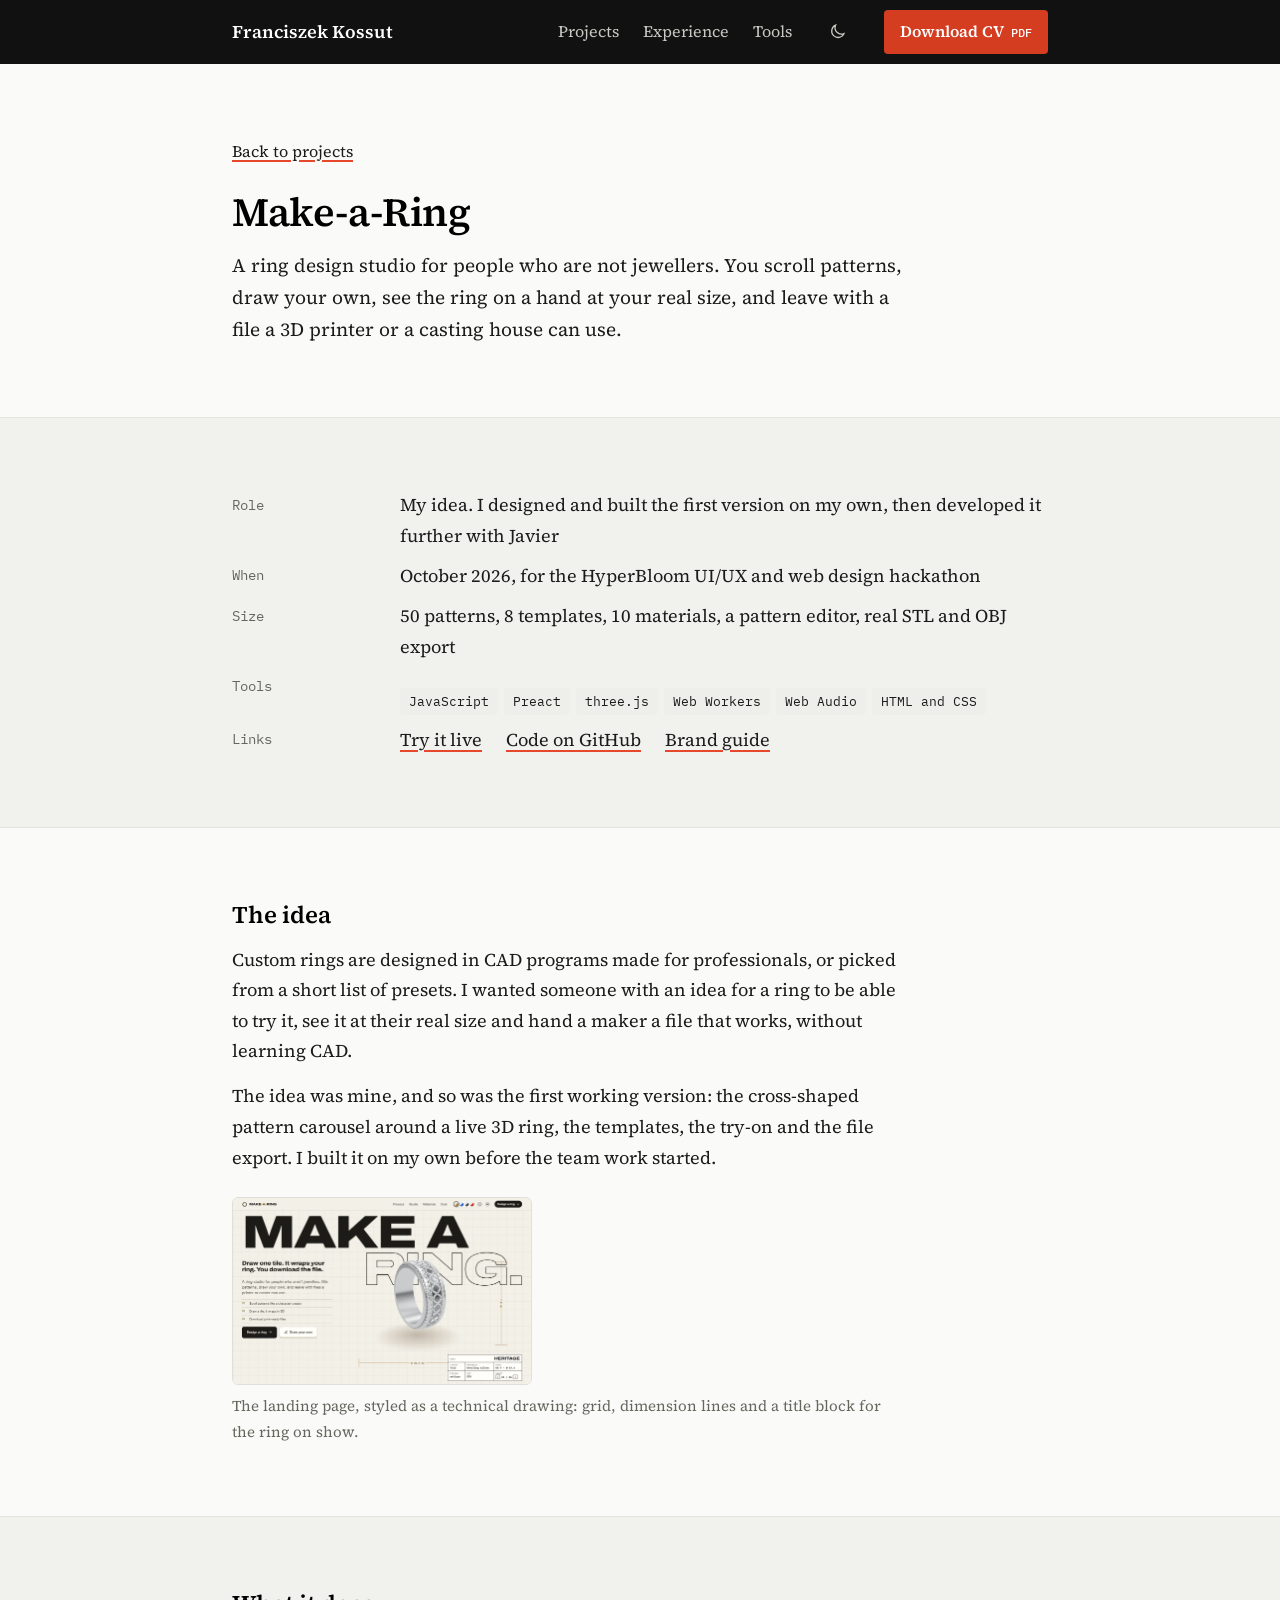
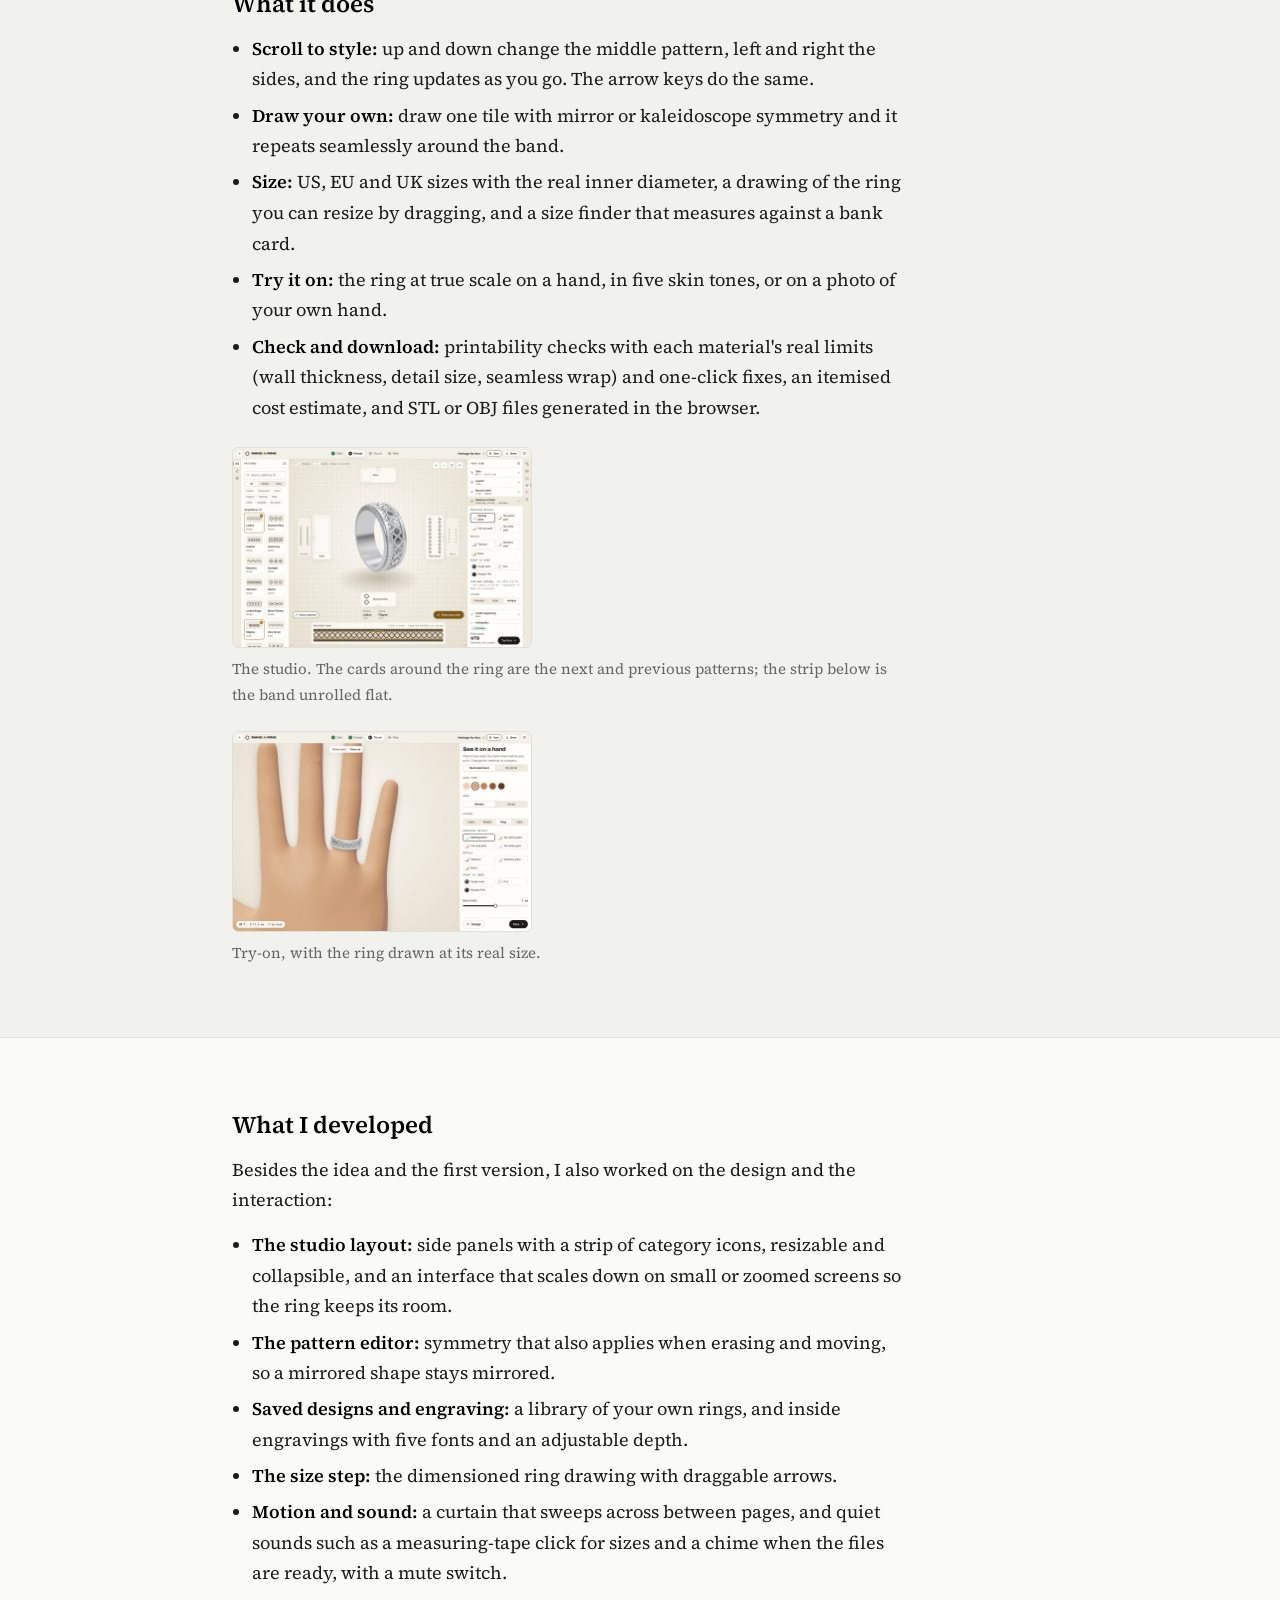
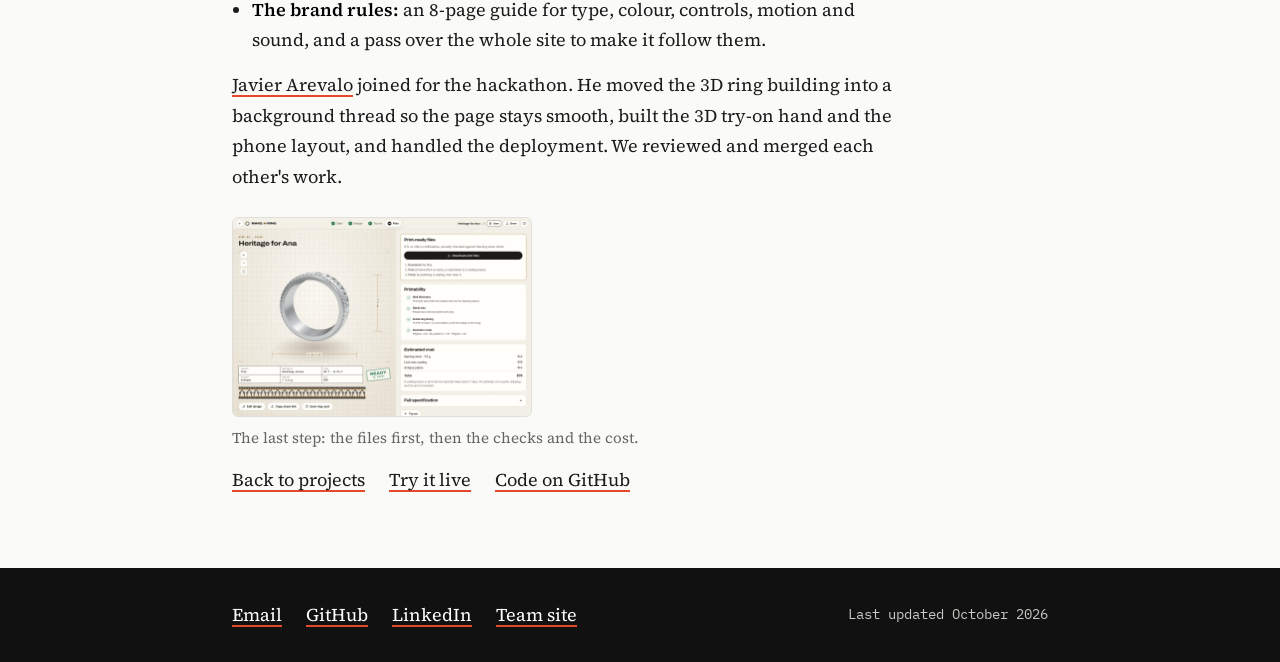
==== make-a-ring/index.html @ 16f745df "Update the CV: projects on page 1, clickable links, no raw scores" ====
<!doctype html>
<html lang="en">
<head>
<meta charset="utf-8">
<meta name="viewport" content="width=device-width, initial-scale=1">
<title>Make-a-Ring · Franciszek Kossut</title>
<meta name="description" content="Make-a-Ring, a ring design studio in the browser: scroll patterns, draw your own, try it on a hand and download a print-ready file. My idea, built for the HyperBloom UI/UX hackathon.">
<link rel="icon" href="/favicon.svg" type="image/svg+xml">
<link rel="preload" href="/assets/fonts/serif-400-latin.woff2" as="font" type="font/woff2" crossorigin>
<link rel="stylesheet" href="/assets/site.css">
<script>try{var t=localStorage.getItem("theme");if(t)document.documentElement.dataset.theme=t}catch(e){}</script>
</head>
<body>
<a class="skip" href="#main">Skip to content</a>

<header class="site-header">
  <div class="wrap">
    <a class="site-name" href="/">Franciszek Kossut</a>
    <nav class="site-nav" aria-label="Main">
      <a href="/#projects">Projects</a>
      <a class="nav-extra" href="/#experience">Experience</a>
      <a class="nav-extra" href="/#tools">Tools</a>
    </nav>
    <button class="theme-toggle" type="button" aria-label="Switch theme">
      <svg class="icon-moon" viewBox="0 0 24 24" fill="none" stroke="currentColor" stroke-width="1.6" aria-hidden="true"><path d="M20 14.5A8 8 0 0 1 9.5 4a8 8 0 1 0 10.5 10.5Z"/></svg>
      <svg class="icon-sun" viewBox="0 0 24 24" fill="none" stroke="currentColor" stroke-width="1.6" aria-hidden="true"><circle cx="12" cy="12" r="4"/><path d="M12 2.5v2M12 19.5v2M2.5 12h2M19.5 12h2M5.3 5.3l1.4 1.4M17.3 17.3l1.4 1.4M5.3 18.7l1.4-1.4M17.3 6.7l1.4-1.4"/></svg>
    </button>
    <a class="cv-button" href="/Franciszek_Kossut_CV.pdf" download title="PDF, 77 KB"><span class="cv-long">Download CV</span><span class="cv-short">CV</span><span class="mono">PDF</span></a>
  </div>
</header>

<main id="main">

  <section class="band">
    <div class="wrap">
      <a class="back" href="/#make-a-ring">Back to projects</a>
      <h1>Make-a-Ring</h1>
      <p class="lead">A ring design studio for people who are not jewellers. You scroll patterns, draw your own, see the ring on a hand at your real size, and leave with a file a 3D printer or a casting house can use.</p>
    </div>
  </section>

  <section class="band band-alt" aria-label="Summary">
    <div class="wrap">
      <dl class="summary">
        <dt>Role</dt><dd>My idea. I designed and built the first version on my own, then developed it further with Javier</dd>
        <dt>When</dt><dd>October 2026, for the HyperBloom UI/UX and web design hackathon</dd>
        <dt>Size</dt><dd>50 patterns, 8 templates, 10 materials, a pattern editor, real STL and OBJ export</dd>
        <dt>Tools</dt><dd><ul class="tags"><li>JavaScript</li><li>Preact</li><li>three.js</li><li>Web Workers</li><li>Web Audio</li><li>HTML and CSS</li></ul></dd>
        <dt>Links</dt><dd class="item-links flush"><a href="https://make-a-ring.deployxa.online">Try it live</a><a href="https://github.com/FearedLynx/make-a-ring">Code on GitHub</a><a href="https://make-a-ring.deployxa.online/brand/brand-guide.html">Brand guide</a></dd>
      </dl>
    </div>
  </section>

  <section class="band">
    <div class="wrap prose">
      <h2>The idea</h2>
      <p>Custom rings are designed in CAD programs made for professionals, or picked from a short list of presets. I wanted someone with an idea for a ring to be able to try it, see it at their real size and hand a maker a file that works, without learning CAD.</p>
      <p>The idea was mine, and so was the first working version: the cross-shaped pattern carousel around a live 3D ring, the templates, the try-on and the file export. I built it on my own before the team work started.</p>
      <figure class="shot wide">
        <img src="/img/makearing-landing.webp" width="1200" height="750" alt="Make-a-Ring landing page: a large MAKE A RING wordmark with a silver 3D ring crossing it, dimension lines and a title block listing the ring's layout, material, size and price." loading="lazy">
        <figcaption>The landing page, styled as a technical drawing: grid, dimension lines and a title block for the ring on show.</figcaption>
      </figure>
    </div>
  </section>

  <section class="band band-alt">
    <div class="wrap prose">
      <h2>What it does</h2>
      <ul>
        <li><strong>Scroll to style:</strong> up and down change the middle pattern, left and right the sides, and the ring updates as you go. The arrow keys do the same.</li>
        <li><strong>Draw your own:</strong> draw one tile with mirror or kaleidoscope symmetry and it repeats seamlessly around the band.</li>
        <li><strong>Size:</strong> US, EU and UK sizes with the real inner diameter, a drawing of the ring you can resize by dragging, and a size finder that measures against a bank card.</li>
        <li><strong>Try it on:</strong> the ring at true scale on a hand, in five skin tones, or on a photo of your own hand.</li>
        <li><strong>Check and download:</strong> printability checks with each material's real limits (wall thickness, detail size, seamless wrap) and one-click fixes, an itemised cost estimate, and STL or OBJ files generated in the browser.</li>
      </ul>
      <figure class="shot wide">
        <img src="/img/makearing-studio.webp" width="1200" height="800" alt="The studio: a pattern library on the left, a 3D ring in the middle surrounded by pattern cards, and size settings and a price on the right." loading="lazy">
        <figcaption>The studio. The cards around the ring are the next and previous patterns; the strip below is the band unrolled flat.</figcaption>
      </figure>
      <figure class="shot wide">
        <img src="/img/makearing-tryon.webp" width="1200" height="800" alt="Try-on screen: a silver ring on the ring finger of a 3D hand, with skin tone, hand shape, finger and material options on the right." loading="lazy">
        <figcaption>Try-on, with the ring drawn at its real size.</figcaption>
      </figure>
    </div>
  </section>

  <section class="band">
    <div class="wrap prose">
      <h2>What I developed</h2>
      <p>Besides the idea and the first version, I also worked on the design and the interaction:</p>
      <ul>
        <li><strong>The studio layout:</strong> side panels with a strip of category icons, resizable and collapsible, and an interface that scales down on small or zoomed screens so the ring keeps its room.</li>
        <li><strong>The pattern editor:</strong> symmetry that also applies when erasing and moving, so a mirrored shape stays mirrored.</li>
        <li><strong>Saved designs and engraving:</strong> a library of your own rings, and inside engravings with five fonts and an adjustable depth.</li>
        <li><strong>The size step:</strong> the dimensioned ring drawing with draggable arrows.</li>
        <li><strong>Motion and sound:</strong> a curtain that sweeps across between pages, and quiet sounds such as a measuring-tape click for sizes and a chime when the files are ready, with a mute switch.</li>
        <li><strong>The brand rules:</strong> an 8-page guide for type, colour, controls, motion and sound, and a pass over the whole site to make it follow them.</li>
      </ul>
      <p><a href="https://github.com/emermelada">Javier Arevalo</a> joined for the hackathon. He moved the 3D ring building into a background thread so the page stays smooth, built the 3D try-on hand and the phone layout, and handled the deployment. We reviewed and merged each other's work.</p>
      <figure class="shot wide">
        <img src="/img/makearing-review.webp" width="1200" height="800" alt="Files screen: the 3D ring with its dimensions and a title block of specs on the left; on the right a download card, printability checks and the cost estimate." loading="lazy">
        <figcaption>The last step: the files first, then the checks and the cost.</figcaption>
      </figure>
      <p class="item-links">
        <a href="/#projects">Back to projects</a>
        <a href="https://make-a-ring.deployxa.online">Try it live</a>
        <a href="https://github.com/FearedLynx/make-a-ring">Code on GitHub</a>
      </p>
    </div>
  </section>

</main>

<footer class="site-footer">
  <div class="wrap">
    <p class="links">
      <a href="mailto:fkossut.inter@gmail.com">Email</a>
      <a href="https://github.com/FearedLynx">GitHub</a>
      <a href="https://www.linkedin.com/in/franciszek-kossut-1967633a8/">LinkedIn</a>
      <a href="https://elysasecret.com">Team site</a>
    </p>
    <p class="mono">Last updated October 2026</p>
  </div>
</footer>

<script src="/assets/theme.js"></script>
</body>
</html>
---- assets/site.css ----
/* Fonts: Source Serif 4 and IBM Plex Mono, both SIL Open Font License */
@font-face { font-family: "Source Serif 4"; font-weight: 400; font-display: swap; src: url("fonts/serif-400-latin.woff2") format("woff2"); unicode-range: U+0000-00FF, U+0131, U+0152-0153, U+02BB-02BC, U+02C6, U+02DA, U+02DC, U+0304, U+0308, U+0329, U+2000-206F, U+20AC, U+2122, U+2191, U+2193, U+2212, U+2215, U+FEFF, U+FFFD; }
@font-face { font-family: "Source Serif 4"; font-weight: 400; font-display: swap; src: url("fonts/serif-400-latin-ext.woff2") format("woff2"); unicode-range: U+0100-02BA, U+02BD-02C5, U+02C7-02CC, U+02CE-02D7, U+02DD-02FF, U+1D00-1DBF, U+1E00-1E9F, U+1EF2-1EFF, U+2020, U+20A0-20AB, U+20AD-20C0, U+2113, U+2C60-2C7F, U+A720-A7FF; }
@font-face { font-family: "Source Serif 4"; font-weight: 600; font-display: swap; src: url("fonts/serif-600-latin.woff2") format("woff2"); unicode-range: U+0000-00FF, U+0131, U+0152-0153, U+02BB-02BC, U+02C6, U+02DA, U+02DC, U+0304, U+0308, U+0329, U+2000-206F, U+20AC, U+2122, U+2191, U+2193, U+2212, U+2215, U+FEFF, U+FFFD; }
@font-face { font-family: "Source Serif 4"; font-weight: 600; font-display: swap; src: url("fonts/serif-600-latin-ext.woff2") format("woff2"); unicode-range: U+0100-02BA, U+02BD-02C5, U+02C7-02CC, U+02CE-02D7, U+02DD-02FF, U+1D00-1DBF, U+1E00-1E9F, U+1EF2-1EFF, U+2020, U+20A0-20AB, U+20AD-20C0, U+2113, U+2C60-2C7F, U+A720-A7FF; }
@font-face { font-family: "IBM Plex Mono"; font-weight: 400; font-display: swap; src: url("fonts/mono-400-latin.woff2") format("woff2"); unicode-range: U+0000-00FF, U+0131, U+0152-0153, U+02BB-02BC, U+02C6, U+02DA, U+02DC, U+0304, U+0308, U+0329, U+2000-206F, U+20AC, U+2122, U+2191, U+2193, U+2212, U+2215, U+FEFF, U+FFFD; }
@font-face { font-family: "IBM Plex Mono"; font-weight: 400; font-display: swap; src: url("fonts/mono-400-latin-ext.woff2") format("woff2"); unicode-range: U+0100-02BA, U+02BD-02C5, U+02C7-02CC, U+02CE-02D7, U+02DD-02FF, U+1D00-1DBF, U+1E00-1E9F, U+1EF2-1EFF, U+2020, U+20A0-20AB, U+20AD-20C0, U+2113, U+2C60-2C7F, U+A720-A7FF; }
@font-face { font-family: "IBM Plex Mono"; font-weight: 500; font-display: swap; src: url("fonts/mono-500-latin.woff2") format("woff2"); unicode-range: U+0000-00FF, U+0131, U+0152-0153, U+02BB-02BC, U+02C6, U+02DA, U+02DC, U+0304, U+0308, U+0329, U+2000-206F, U+20AC, U+2122, U+2191, U+2193, U+2212, U+2215, U+FEFF, U+FFFD; }
@font-face { font-family: "IBM Plex Mono"; font-weight: 500; font-display: swap; src: url("fonts/mono-500-latin-ext.woff2") format("woff2"); unicode-range: U+0100-02BA, U+02BD-02C5, U+02C7-02CC, U+02CE-02D7, U+02DD-02FF, U+1D00-1DBF, U+1E00-1E9F, U+1EF2-1EFF, U+2020, U+20A0-20AB, U+20AD-20C0, U+2113, U+2C60-2C7F, U+A720-A7FF; }

/*
  Light (paper and ink): #FAFAF8 paper, #1B1B1B ink, #E5482D vermilion as the one accent
         (#D43D20 behind white text, for contrast)
  Dark:  near-black base, with #0F2854 navy, #1C4D8D blue, #4988C4 mid blue, #BDE8F5 ice as accents
  Light is the default. Dark only when the visitor picks it with the theme switch.
*/
:root {
  color-scheme: light;
  --bg: #fafaf8;
  --band: #f1f1ee;
  --panel: #ffffff;
  --panel-border: #e0e0db;
  --text: #1b1b1b;
  --heading: #000000;
  --muted: #66665f;
  --rule: #e4e4df;
  --line: #e5482d;
  --link-hover-bg: #d43d20;
  --link-hover-text: #ffffff;
  --hl-bg: #fff0eb;
  --hl-border: #f2b3a2;
  --hl-muted: #b3321b;
  --header-bg: #111111;
  --header-text: #ffffff;
  --header-nav: #c9c9c4;
  --button-bg: #d43d20;
  --button-hover: #b8321a;
  --button-text: #ffffff;
  --tag-bg: #eeeeea;
  --serif: "Source Serif 4", Georgia, serif;
  --mono: "IBM Plex Mono", ui-monospace, Consolas, monospace;
}
:root[data-theme="dark"] {
  color-scheme: dark;
  --bg: #0b0d10;
  --band: #111419;
  --panel: #151a21;
  --panel-border: #24303f;
  --text: #e2e8ed;
  --heading: #f4f8fa;
  --muted: #9ba7b3;
  --rule: #222a34;
  --line: #4988c4;
  --link-hover-bg: #1c4d8d;
  --link-hover-text: #ffffff;
  --hl-bg: #0f2854;
  --hl-border: #1c4d8d;
  --hl-muted: #bde8f5;
  --header-bg: #050608;
  --header-text: #f4f8fa;
  --header-nav: #aab5c0;
  --button-bg: #bde8f5;
  --button-hover: #dff4fa;
  --button-text: #0f2854;
  --tag-bg: #0f2854;
}
/* Base */
*, *::before, *::after { box-sizing: border-box; }
html { -webkit-text-size-adjust: 100%; scroll-padding-top: 5rem; }
body {
  margin: 0;
  background: var(--bg);
  color: var(--text);
  font: 400 1.125rem/1.7 var(--serif);
}
h1, h2, h3 { color: var(--heading); font-weight: 600; line-height: 1.25; margin: 0; }
p, ul, ol, dl { margin: 0; }
a {
  color: inherit;
  text-decoration: underline;
  text-decoration-color: var(--line);
  text-decoration-thickness: 2px;
  text-underline-offset: 0.2em;
  border-radius: 2px;
}
a, button { transition: color 120ms, background-color 120ms; }
a:hover { background: var(--link-hover-bg); color: var(--link-hover-text); text-decoration-color: transparent; }
:focus-visible { outline: 2px solid var(--line); outline-offset: 3px; }
::selection { background: var(--hl-border); color: var(--heading); }
.mono { font-family: var(--mono); font-size: 0.875rem; }
.muted { color: var(--muted); }
.skip { position: absolute; left: -9999px; }
.skip:focus { left: 1rem; top: 0.75rem; z-index: 3; background: var(--bg); padding: 0.25rem 0.5rem; }
.wrap { max-width: 54rem; margin: 0 auto; padding: 0 1.5rem; }

/* Header */
.site-header {
  position: sticky;
  top: 0;
  z-index: 2;
  background: var(--header-bg);
  color: var(--header-text);
}
.site-header .wrap { display: flex; align-items: center; gap: 1.75rem; height: 4rem; }
.site-name { font-weight: 600; font-size: 1.125rem; text-decoration: none; margin-right: auto; white-space: nowrap; }
.site-name:hover { background: none; color: var(--header-text); text-decoration: underline; text-decoration-color: var(--line); }
.site-nav { display: flex; gap: 1.5rem; font-size: 1rem; }
.site-nav a { color: var(--header-nav); text-decoration: none; }
.site-nav a:hover { background: none; color: var(--header-text); text-decoration: underline; text-decoration-color: var(--line); }
.theme-toggle {
  display: grid; place-items: center;
  width: 2.25rem; height: 2.25rem; padding: 0;
  border: 1px solid transparent; border-radius: 4px;
  background: none; color: var(--header-nav); cursor: pointer;
}
.theme-toggle:hover { color: var(--header-text); border-color: var(--header-nav); }
.theme-toggle svg { width: 1.2rem; height: 1.2rem; }
.theme-toggle .icon-sun { display: none; }
:root[data-theme="dark"] .theme-toggle .icon-sun { display: block; }
:root[data-theme="dark"] .theme-toggle .icon-moon { display: none; }
.cv-button {
  display: inline-flex; align-items: baseline; gap: 0.45rem;
  padding: 0.5rem 1rem; border-radius: 4px;
  background: var(--button-bg); color: var(--button-text);
  font-weight: 600; font-size: 1rem; text-decoration: none; white-space: nowrap;
}
.cv-button:hover { background: var(--button-hover); color: var(--button-text); }
.cv-button .mono { font-weight: 500; font-size: 0.75rem; }
.cv-short { display: none; }

/* Sections: alternating full-width bands with a clear edge between them */
.band { padding: 4.5rem 0; }
.band + .band { border-top: 1px solid var(--rule); }
.band-alt { background: var(--band); }
.section-head { margin-bottom: 2rem; }
.section-head h2 { font-size: 1.75rem; }
.section-head p { margin-top: 0.4rem; color: var(--muted); }

/* Intro */
.intro { display: flex; gap: 2.25rem; align-items: flex-start; }
/* Ready for a photo: <img class="photo" src="/img/photo.webp" width="144" height="144" alt="..."> before the text */
.photo { flex: none; width: 144px; height: 144px; border-radius: 6px; object-fit: cover; }
h1 { font-size: 2.5rem; letter-spacing: -0.01em; }
.role { margin-top: 0.35rem; color: var(--muted); }
.intro .lead { margin-top: 1.1rem; font-size: 1.1875rem; }
.links { display: flex; flex-wrap: wrap; gap: 0.4rem 1.5rem; margin-top: 1.25rem; }

/* Achievement */
.highlight {
  background: var(--hl-bg);
  border: 1px solid var(--hl-border);
  border-radius: 6px;
  padding: 2rem 2.25rem;
}
.highlight .label { color: var(--hl-muted); }
.highlight h2 { font-size: 1.75rem; margin-top: 0.35rem; }
.highlight h2 + p, .highlight p + p { margin-top: 0.85rem; }
.facts { display: flex; flex-wrap: wrap; gap: 0.5rem; margin-top: 1.25rem; list-style: none; padding: 0; }
.facts li { font-family: var(--mono); font-size: 0.875rem; padding: 0.2rem 0.6rem; border: 1px solid var(--hl-border); border-radius: 4px; }
.next { color: var(--hl-muted); margin-top: 1.25rem; }

/* Panels (projects) */
.panel {
  background: var(--panel);
  border: 1px solid var(--panel-border);
  border-radius: 6px;
  padding: 2rem 2.25rem;
}
.panel + .panel { margin-top: 1.75rem; }
.panel-head { display: flex; justify-content: space-between; align-items: baseline; gap: 1rem; }
.panel-head h3 { font-size: 1.375rem; }
.panel-head .mono { color: var(--muted); white-space: nowrap; }
.panel > p { margin-top: 0.75rem; }
.tags { display: flex; flex-wrap: wrap; gap: 0.4rem; margin-top: 1rem; list-style: none; padding: 0; }
.tags li { font-family: var(--mono); font-size: 0.8125rem; padding: 0.15rem 0.55rem; background: var(--tag-bg); border-radius: 4px; }
.item-links { display: flex; flex-wrap: wrap; gap: 0.4rem 1.5rem; margin-top: 1.25rem; }
.item-links.flush { margin-top: 0; }

.challenges { list-style: none; padding: 0; margin-top: 1.5rem; border-top: 1px solid var(--rule); }
.challenges > li { padding: 1rem 0; border-bottom: 1px solid var(--rule); }
.challenge-head { display: flex; justify-content: space-between; gap: 1rem; align-items: baseline; }
.challenge-head strong { font-weight: 600; color: var(--heading); }
.challenge-head .mono { white-space: nowrap; color: var(--muted); }
.challenges p { margin-top: 0.2rem; }
.challenges .tags { margin-top: 0.5rem; }
.my-part { margin-top: 1.25rem; }
.my-part strong { color: var(--heading); }

/* Filled button, used for the main link of a project */
.button {
  display: inline-flex; align-items: center; gap: 0.5rem;
  padding: 0.55rem 1.1rem; border-radius: 4px;
  background: var(--button-bg); color: var(--button-text);
  font-weight: 600; font-size: 1rem; text-decoration: none; white-space: nowrap;
}
.button:hover { background: var(--button-hover); color: var(--button-text); }
.button span { transition: transform 150ms; }
.button:hover span { transform: translateX(3px); }
.slide-actions { display: flex; flex-wrap: wrap; align-items: center; gap: 0.75rem 1.5rem; margin-top: 1.75rem; }

/* Projects carousel. Without the script it is a plain horizontal scroller with snap points. */
.carousel-head { display: flex; justify-content: space-between; align-items: center; gap: 1rem; margin-bottom: 1.25rem; }
.carousel-controls { display: flex; align-items: center; gap: 0.5rem; }
.carousel-controls[hidden] { display: none; }
.carousel-count { color: var(--muted); min-width: 3.5rem; text-align: center; }
.carousel-arrow {
  display: grid; place-items: center;
  width: 2.5rem; height: 2.5rem; padding: 0;
  border: 1px solid var(--panel-border); border-radius: 50%;
  background: var(--panel); color: var(--heading); cursor: pointer;
}
.carousel-arrow:hover:not(:disabled) { background: var(--link-hover-bg); color: var(--link-hover-text); border-color: var(--link-hover-bg); }
.carousel-arrow:disabled { opacity: 0.35; cursor: default; }
.carousel-arrow svg { width: 1.1rem; height: 1.1rem; }

.carousel-tabs { display: flex; flex-wrap: wrap; gap: 0.4rem; margin-bottom: 1.25rem; }
.carousel-tabs[hidden] { display: none; }
.carousel-tabs button {
  font: 400 0.8125rem var(--mono); color: var(--text);
  padding: 0.25rem 0.65rem; border: 1px solid var(--panel-border); border-radius: 999px;
  background: none; cursor: pointer;
}
.carousel-tabs button:hover { border-color: var(--line); }
.carousel-tabs button[aria-current="true"] { background: var(--button-bg); color: var(--button-text); border-color: var(--button-bg); }

/* The track spans the full window. The current project is centred at the width of the page
   column, and its neighbours show on both sides: in the margins on wide screens, and as
   at least --peek on narrow ones. */
.carousel { container-type: inline-size; --peek: max(3rem, 8cqw); --gap: 1.25rem; }
.carousel .slide { flex: 0 0 min(51rem, 100cqw - 2 * var(--peek)); }
.carousel-track {
  padding-inline: calc((100cqw - min(51rem, 100cqw - 2 * var(--peek))) / 2);
  display: flex; align-items: flex-start; gap: var(--gap);
  overflow-x: auto; overflow-y: hidden;
  scroll-snap-type: x mandatory;
  overscroll-behavior-x: contain;
  scrollbar-width: none;
}
.ready .carousel-track { transition: height 300ms ease; }
.carousel-track::-webkit-scrollbar { display: none; }
.carousel-track:focus-visible { outline-offset: 4px; }
.js-carousel .carousel-track { cursor: grab; }
.carousel-track.dragging { cursor: grabbing; user-select: none; scroll-snap-type: none; }
.carousel-track.dragging a { pointer-events: none; }
.slide { min-width: 0; scroll-snap-align: center; transition: opacity 300ms; }
.panel.slide + .panel.slide { margin-top: 0; }
.js-carousel .slide:not(.active) { opacity: 0.5; }
@media (prefers-reduced-motion: reduce) {
  .ready .carousel-track, .slide, .button span { transition: none; }
}

/* Experience, education: a dated list */
.entries { list-style: none; padding: 0; }
.entries > li { display: grid; grid-template-columns: 11rem 1fr; gap: 0.25rem 2rem; padding: 1.5rem 0; border-top: 1px solid var(--rule); }
.entries > li:last-child { border-bottom: 1px solid var(--rule); }
.entries .when { color: var(--muted); padding-top: 0.2rem; }
.entries h3 { font-size: 1.1875rem; }
.entries .where { color: var(--muted); }
.entries .body > p:not(.where) { margin-top: 0.5rem; }
.entries .tags { margin-top: 0.75rem; }

/* Tools */
.tool-groups { display: grid; grid-template-columns: 11rem 1fr; gap: 1.5rem 2rem; }
.tool-groups dt { font-weight: 600; color: var(--heading); }
.tool-groups dd { margin: 0; }
.tool-groups .tags { margin-top: 0; }
.tool-groups .used { margin-top: 0.5rem; font-size: 1rem; color: var(--muted); }

.note { margin-top: 1.75rem; color: var(--muted); }

/* Write-up pages */
.page-head { padding: 3.5rem 0 2.5rem; }
.back { font-size: 1rem; }
.page-head h1 { margin-top: 1rem; }
.back + h1 { margin-top: 1.25rem; }
h1 + .lead { margin-top: 0.75rem; font-size: 1.1875rem; max-width: 42rem; }
.page-head .lead { margin-top: 0.75rem; font-size: 1.1875rem; max-width: 40rem; }
.summary { display: grid; grid-template-columns: 9rem 1fr; gap: 0.6rem 1.5rem; margin: 0; }
.summary dt { color: var(--muted); font-family: var(--mono); font-size: 0.875rem; padding-top: 0.2rem; }
.summary dd { margin: 0; }
.prose > * { max-width: 42rem; }
.prose h2 { font-size: 1.5rem; margin-bottom: 0.25rem; }
.prose h2.gap-top { margin-top: 2.5rem; }
.prose .sub { color: var(--muted); font-family: var(--mono); font-size: 0.875rem; }
.prose h3 { font-size: 1.125rem; margin-top: 1.75rem; }
.prose p, .prose ul { margin-top: 0.9rem; }
.prose ul { padding-left: 1.25rem; }
.prose ul li + li { margin-top: 0.35rem; }
.prose strong { color: var(--heading); font-weight: 600; }
.shot { margin: 1.5rem 0 0; }
.shot img { display: block; width: 100%; max-width: 300px; height: auto; border: 1px solid var(--panel-border); border-radius: 6px; }
.shot figcaption { margin-top: 0.5rem; color: var(--muted); font-size: 0.9375rem; }
.lesson { margin-top: 1.25rem; padding: 1.25rem 1.5rem; background: var(--hl-bg); border: 1px solid var(--hl-border); border-radius: 6px; }
.lesson p:first-child { margin-top: 0; }

/* Footer */
.site-footer { background: var(--header-bg); color: var(--header-text); padding: 2rem 0; }
.site-footer .wrap { display: flex; flex-wrap: wrap; justify-content: space-between; align-items: center; gap: 1rem 1.5rem; }
.site-footer .links { margin-top: 0; }
.site-footer a:hover { background: none; color: var(--header-text); text-decoration-color: var(--header-text); }
.site-footer .mono { color: var(--header-nav); }

/* Tablets and phones */
@media (max-width: 720px) {
  .entries > li, .tool-groups, .summary { grid-template-columns: 1fr; }
  .summary { gap: 0; }
  .summary dd { margin-bottom: 0.75rem; }
  .tool-groups { gap: 0.5rem; }
  .tool-groups dd { margin-bottom: 1.25rem; }
}
@media (max-width: 560px) {
  body { font-size: 1.0625rem; }
  .wrap { padding: 0 1rem; }
  .site-header .wrap { gap: 0.9rem; height: 3.5rem; }
  .site-name { font-size: 1rem; }
  .site-nav .nav-extra { display: none; }
  .cv-long { display: none; }
  .cv-short { display: inline; }
  .cv-button { padding: 0.4rem 0.75rem; }
  .band { padding: 3rem 0; }
  .intro { flex-direction: column; gap: 1.25rem; }
  .photo { width: 104px; height: 104px; }
  h1 { font-size: 2rem; }
  .highlight, .panel { padding: 1.5rem 1.25rem; }
  .highlight h2, .section-head h2 { font-size: 1.5rem; }
  .panel-head, .challenge-head { flex-direction: column; gap: 0; }
  .panel-head .mono { white-space: normal; }
  .carousel { --peek: 2.75rem; --gap: 0.75rem; }
  .carousel-tabs { flex-wrap: nowrap; overflow-x: auto; scrollbar-width: none; margin-right: -1rem; padding-right: 1rem; }
  .carousel-tabs button { flex: none; }
}
@media (max-width: 360px) {
  .site-nav { display: none; }
}
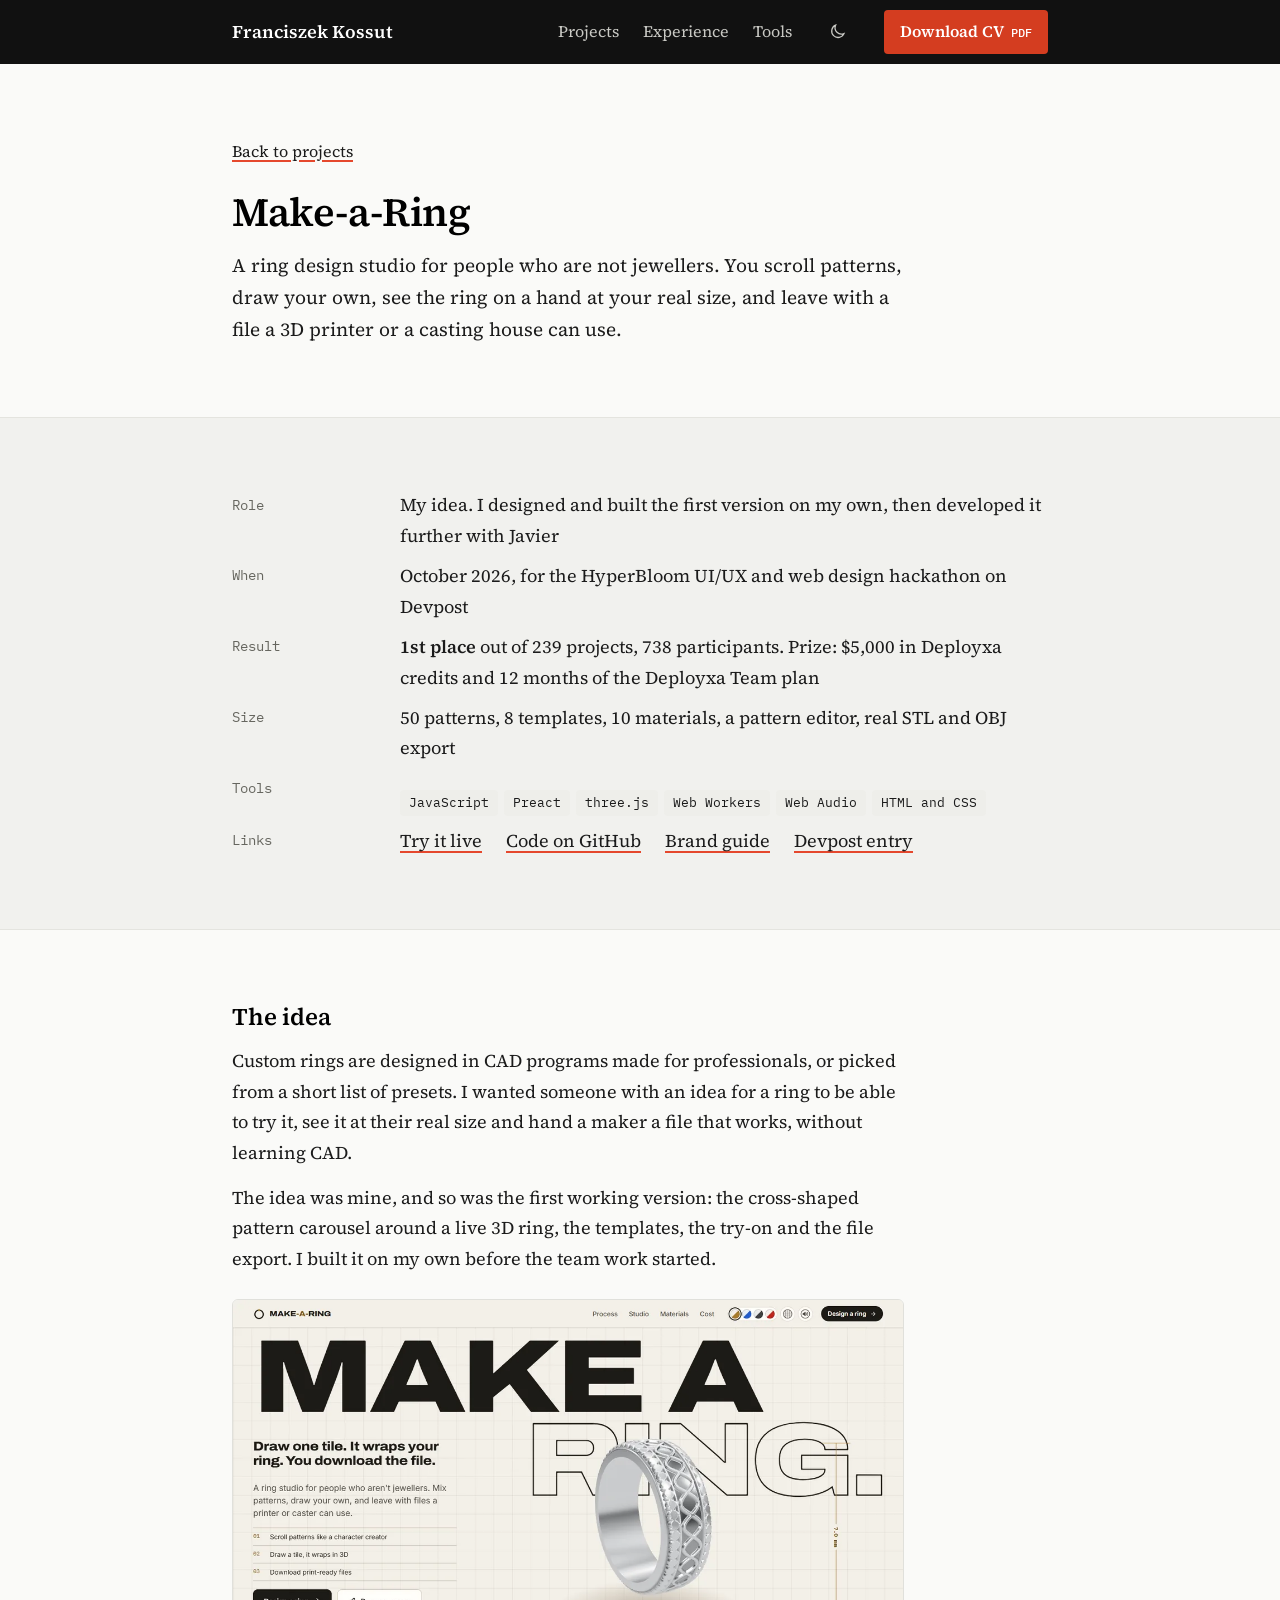
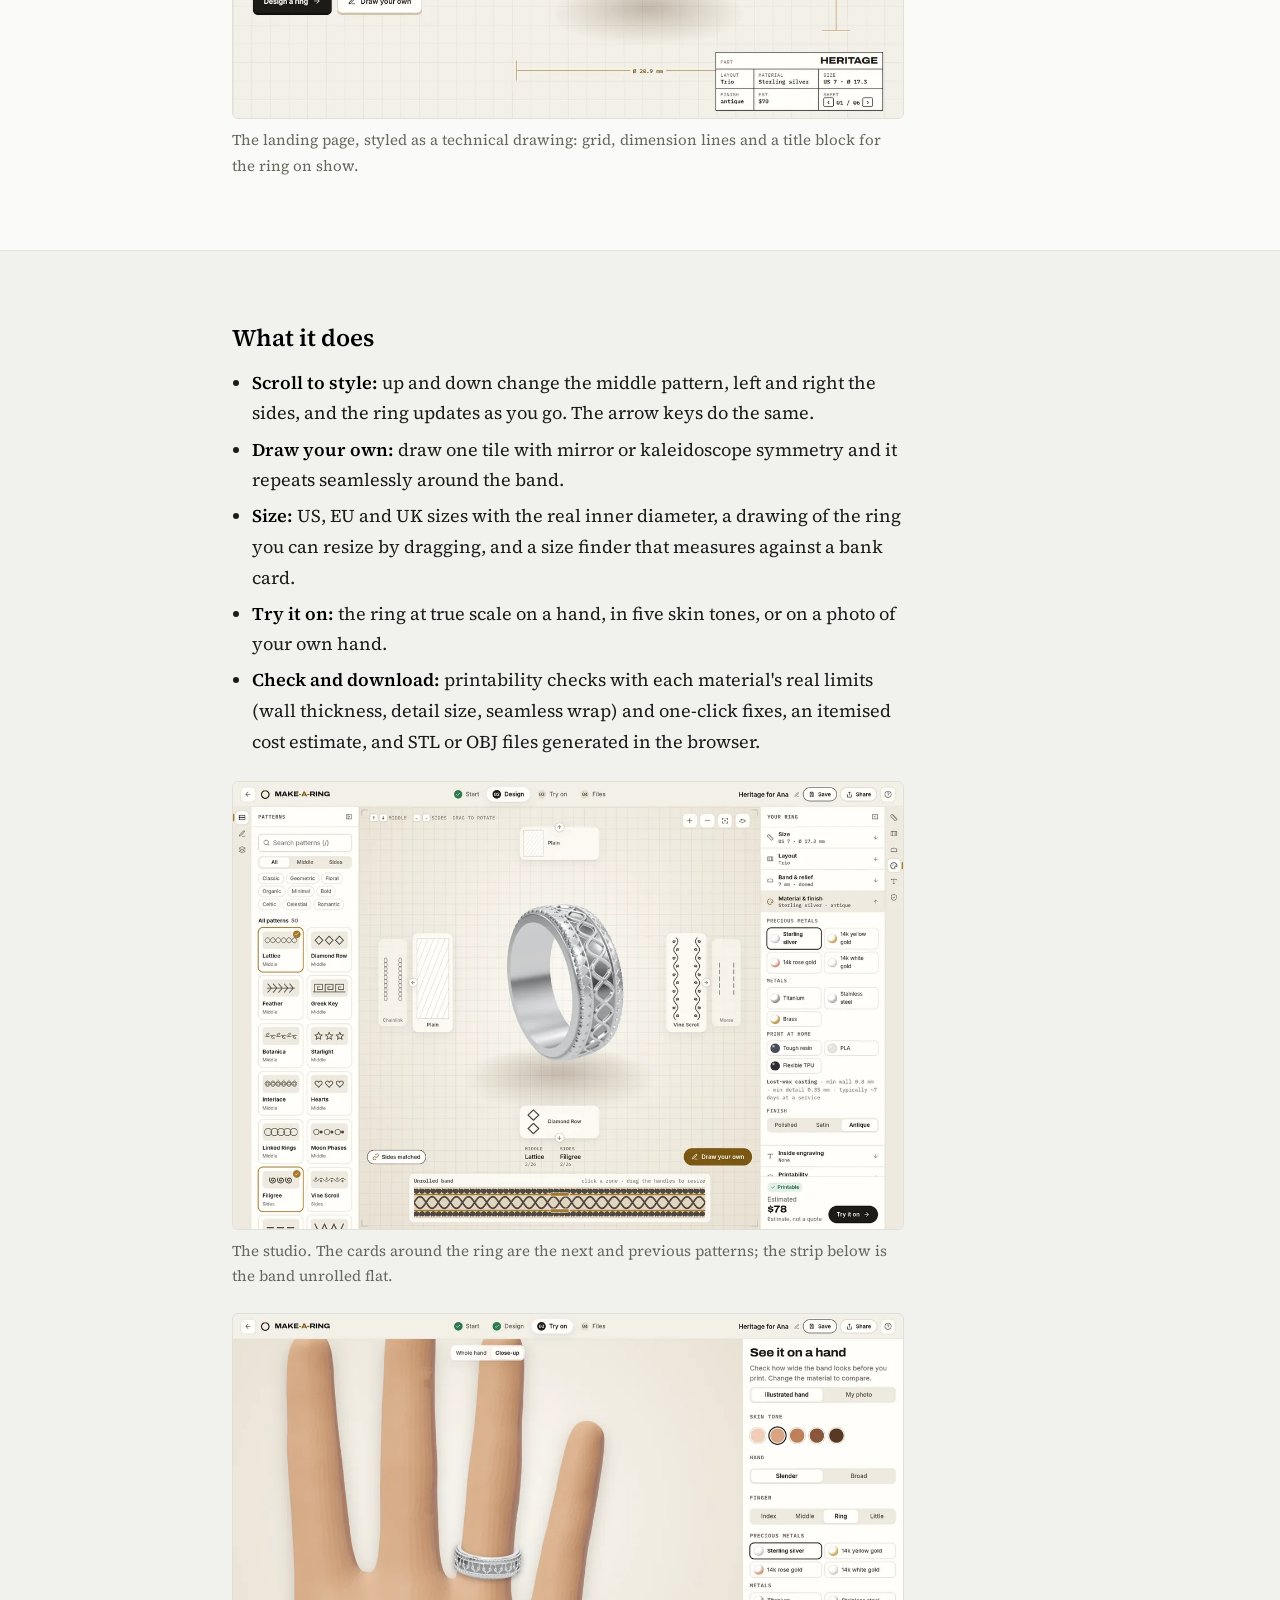
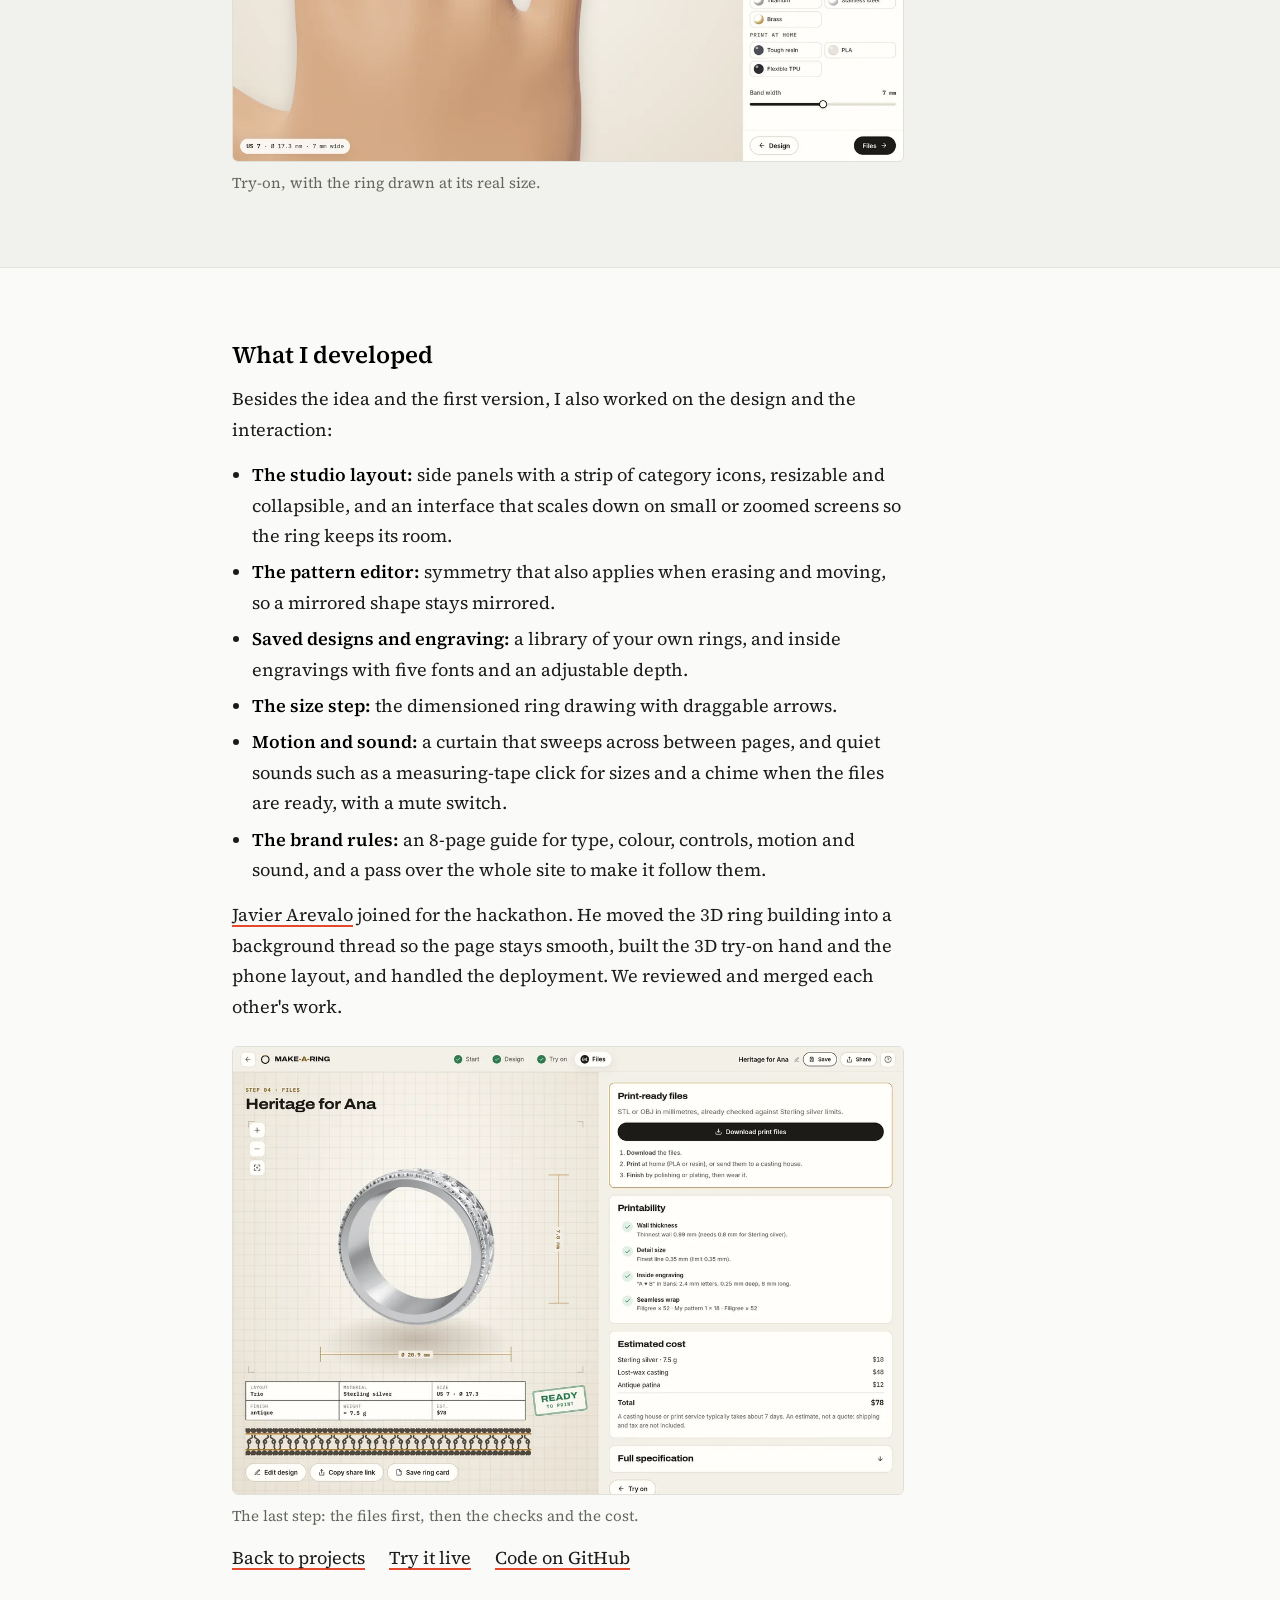
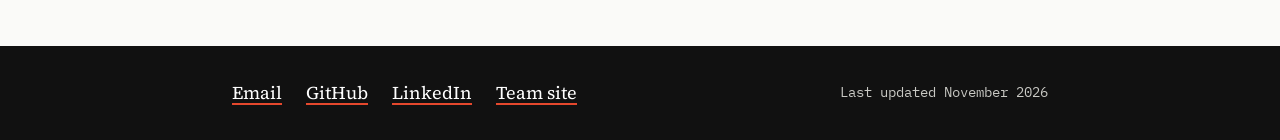
==== commit b2800bf0: "Add the HyperBloom win and PHAROS from EDTH Copenhagen Achievements now show HyperBloom October 2026" ====
--- a/make-a-ring/index.html
+++ b/make-a-ring/index.html
@@ -4,7 +4,7 @@
 <meta charset="utf-8">
 <meta name="viewport" content="width=device-width, initial-scale=1">
 <title>Make-a-Ring · Franciszek Kossut</title>
-<meta name="description" content="Make-a-Ring, a ring design studio in the browser: scroll patterns, draw your own, try it on a hand and download a print-ready file. My idea, built for the HyperBloom UI/UX hackathon.">
+<meta name="description" content="Make-a-Ring, a ring design studio in the browser: scroll patterns, draw your own, try it on a hand and download a print-ready file. My idea, and the 1st place winner of the HyperBloom October 2026 UI/UX hackathon.">
 <link rel="icon" href="/favicon.svg" type="image/svg+xml">
 <link rel="preload" href="/assets/fonts/serif-400-latin.woff2" as="font" type="font/woff2" crossorigin>
 <link rel="stylesheet" href="/assets/site.css">
@@ -43,10 +43,11 @@
     <div class="wrap">
       <dl class="summary">
         <dt>Role</dt><dd>My idea. I designed and built the first version on my own, then developed it further with Javier</dd>
-        <dt>When</dt><dd>October 2026, for the HyperBloom UI/UX and web design hackathon</dd>
+        <dt>When</dt><dd>October 2026, for the HyperBloom UI/UX and web design hackathon on Devpost</dd>
+        <dt>Result</dt><dd><strong>1st place</strong> out of 239 projects, 738 participants. Prize: $5,000 in Deployxa credits and 12 months of the Deployxa Team plan</dd>
         <dt>Size</dt><dd>50 patterns, 8 templates, 10 materials, a pattern editor, real STL and OBJ export</dd>
         <dt>Tools</dt><dd><ul class="tags"><li>JavaScript</li><li>Preact</li><li>three.js</li><li>Web Workers</li><li>Web Audio</li><li>HTML and CSS</li></ul></dd>
-        <dt>Links</dt><dd class="item-links flush"><a href="https://make-a-ring.deployxa.online">Try it live</a><a href="https://github.com/FearedLynx/make-a-ring">Code on GitHub</a><a href="https://make-a-ring.deployxa.online/brand/brand-guide.html">Brand guide</a></dd>
+        <dt>Links</dt><dd class="item-links flush"><a href="https://make-a-ring.deployxa.online">Try it live</a><a href="https://github.com/FearedLynx/make-a-ring">Code on GitHub</a><a href="https://make-a-ring.deployxa.online/brand/brand-guide.html">Brand guide</a><a href="https://devpost.com/software/make-a-ring">Devpost entry</a></dd>
       </dl>
     </div>
   </section>
@@ -119,7 +120,7 @@
       <a href="https://www.linkedin.com/in/franciszek-kossut-1967633a8/">LinkedIn</a>
       <a href="https://elysasecret.com">Team site</a>
     </p>
-    <p class="mono">Last updated October 2026</p>
+    <p class="mono">Last updated November 2026</p>
   </div>
 </footer>
 
--- a/assets/site.css
+++ b/assets/site.css
@@ -145,16 +145,24 @@
 .intro .lead { margin-top: 1.1rem; font-size: 1.1875rem; }
 .links { display: flex; flex-wrap: wrap; gap: 0.4rem 1.5rem; margin-top: 1.25rem; }
 
-/* Achievement */
+/* Achievements: two equal cards side by side, stacked on narrow screens */
+.visually-hidden { position: absolute; width: 1px; height: 1px; overflow: hidden; clip: rect(0 0 0 0); white-space: nowrap; }
+.achievements { display: grid; gap: 1.25rem; }
+@media (min-width: 56rem) { .achievements { grid-template-columns: 1fr 1fr; } }
 .highlight {
   background: var(--hl-bg);
   border: 1px solid var(--hl-border);
   border-radius: 6px;
   padding: 2rem 2.25rem;
+  display: flex;
+  flex-direction: column;
 }
 .highlight .label { color: var(--hl-muted); }
-.highlight h2 { font-size: 1.75rem; margin-top: 0.35rem; }
-.highlight h2 + p, .highlight p + p { margin-top: 0.85rem; }
+.highlight h2, .highlight h3 { font-size: 1.5rem; margin-top: 0.35rem; }
+.highlight h2 + p, .highlight h3 + p, .highlight p + p { margin-top: 0.85rem; }
+/* links pinned to the bottom, so the two cards' links line up */
+.highlight .item-links { margin-top: auto; padding-top: 1.25rem; }
+.also { margin-top: 1.5rem; color: var(--muted); }
 .facts { display: flex; flex-wrap: wrap; gap: 0.5rem; margin-top: 1.25rem; list-style: none; padding: 0; }
 .facts li { font-family: var(--mono); font-size: 0.875rem; padding: 0.2rem 0.6rem; border: 1px solid var(--hl-border); border-radius: 4px; }
 .next { color: var(--hl-muted); margin-top: 1.25rem; }
@@ -289,6 +297,7 @@
 .prose strong { color: var(--heading); font-weight: 600; }
 .shot { margin: 1.5rem 0 0; }
 .shot img { display: block; width: 100%; max-width: 300px; height: auto; border: 1px solid var(--panel-border); border-radius: 6px; }
+.shot.wide img { max-width: 100%; }
 .shot figcaption { margin-top: 0.5rem; color: var(--muted); font-size: 0.9375rem; }
 .lesson { margin-top: 1.25rem; padding: 1.25rem 1.5rem; background: var(--hl-bg); border: 1px solid var(--hl-border); border-radius: 6px; }
 .lesson p:first-child { margin-top: 0; }
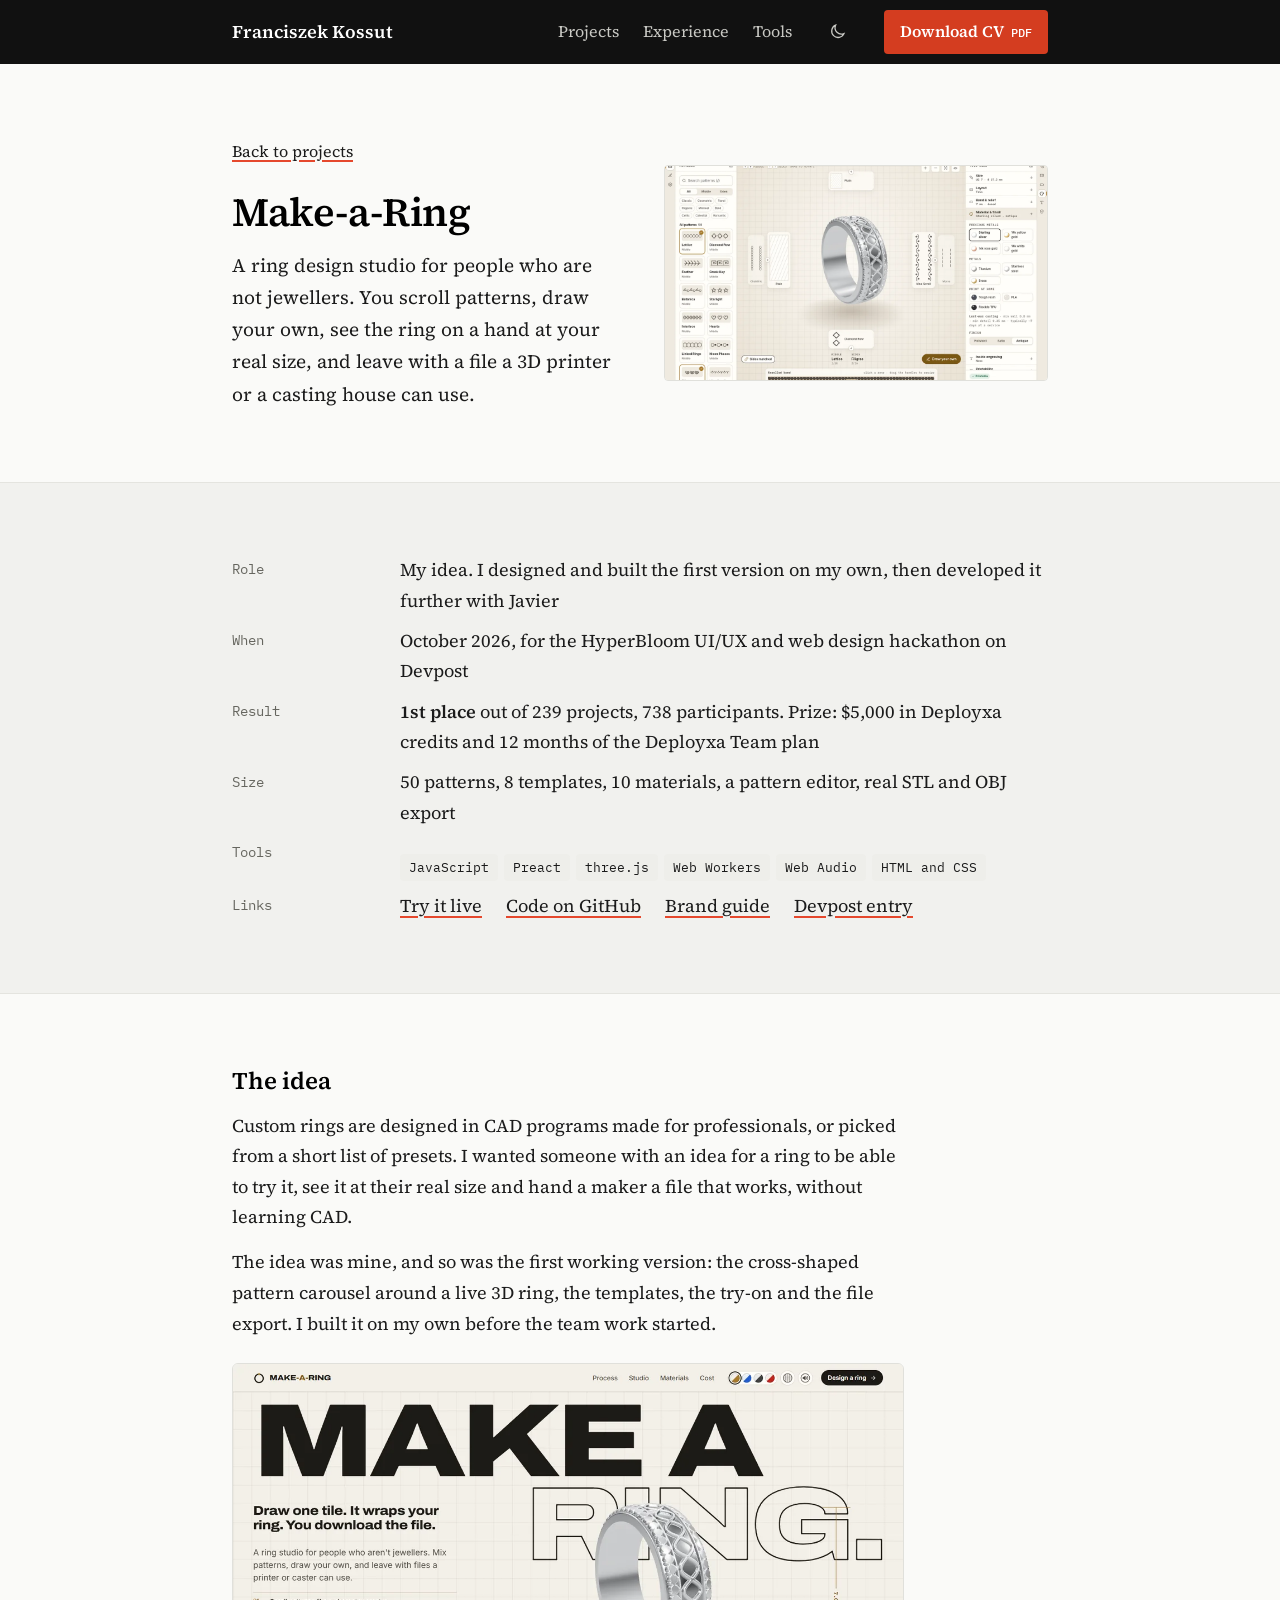
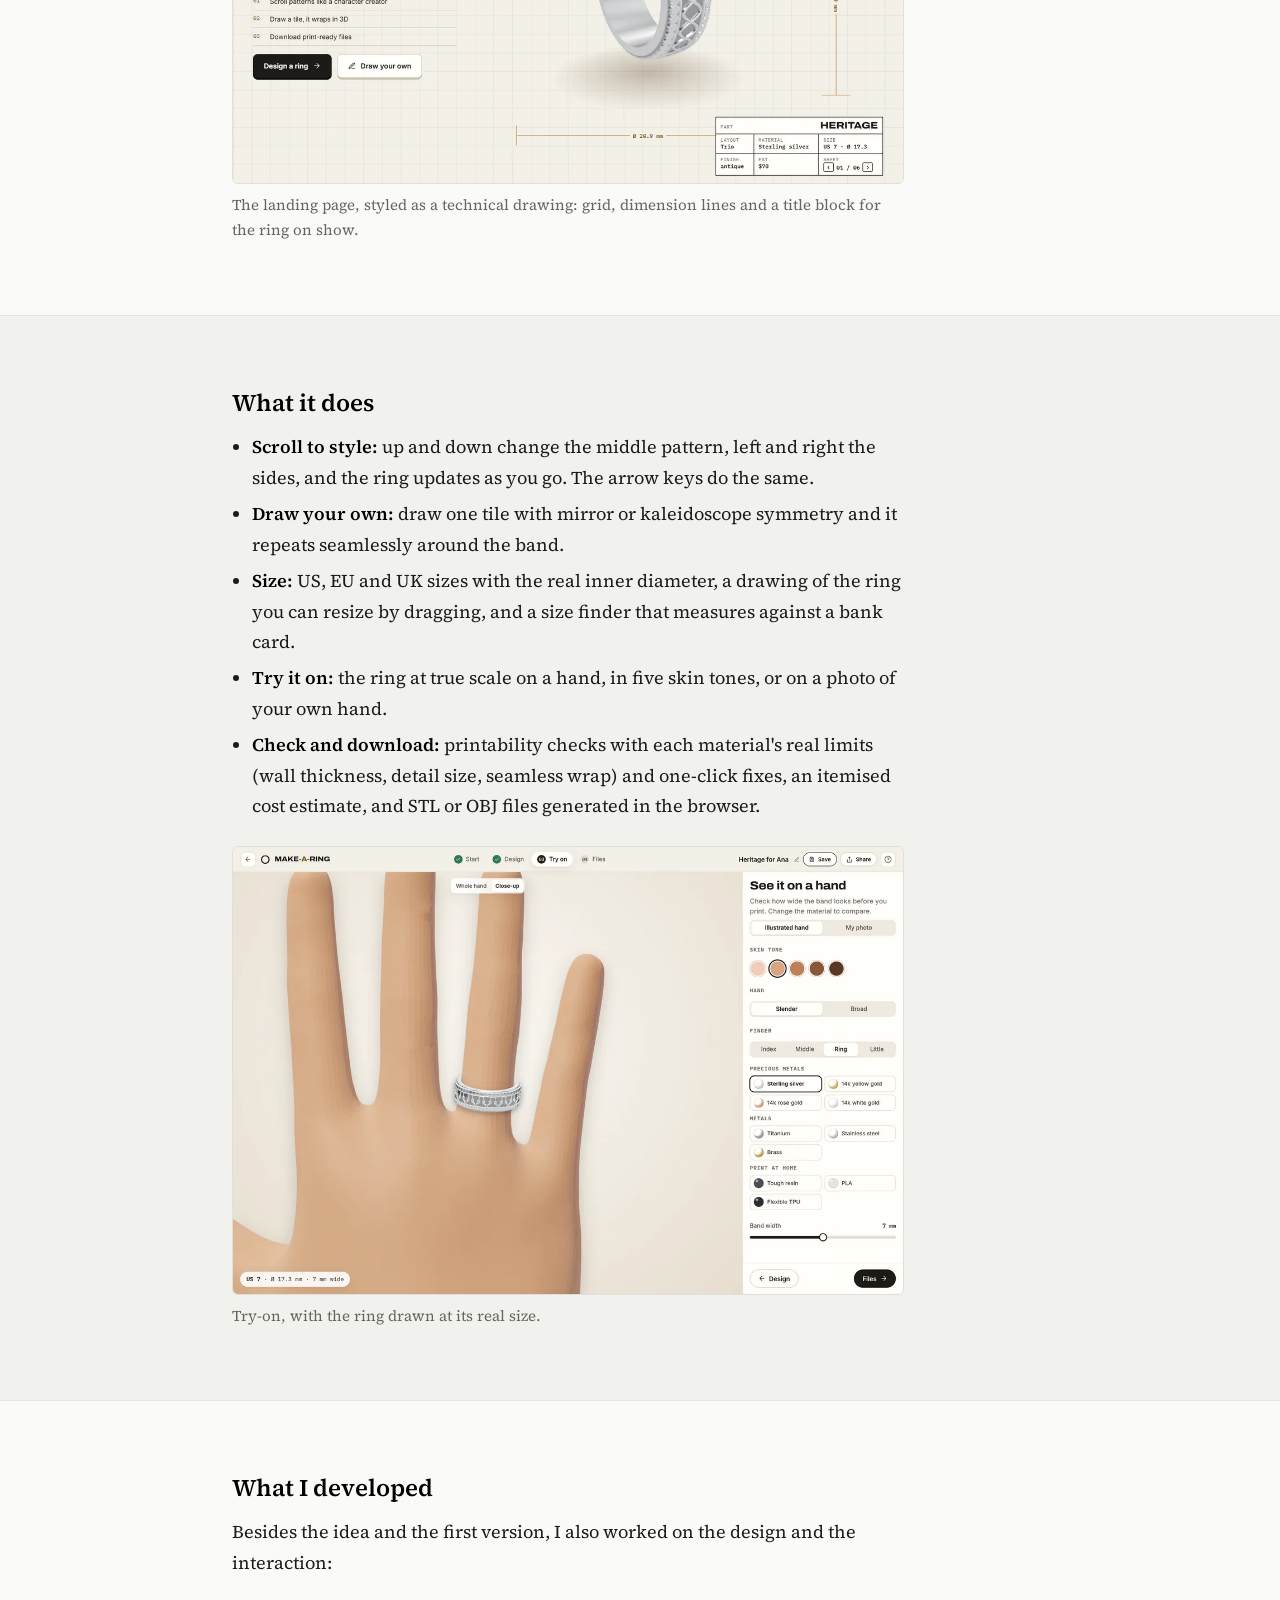
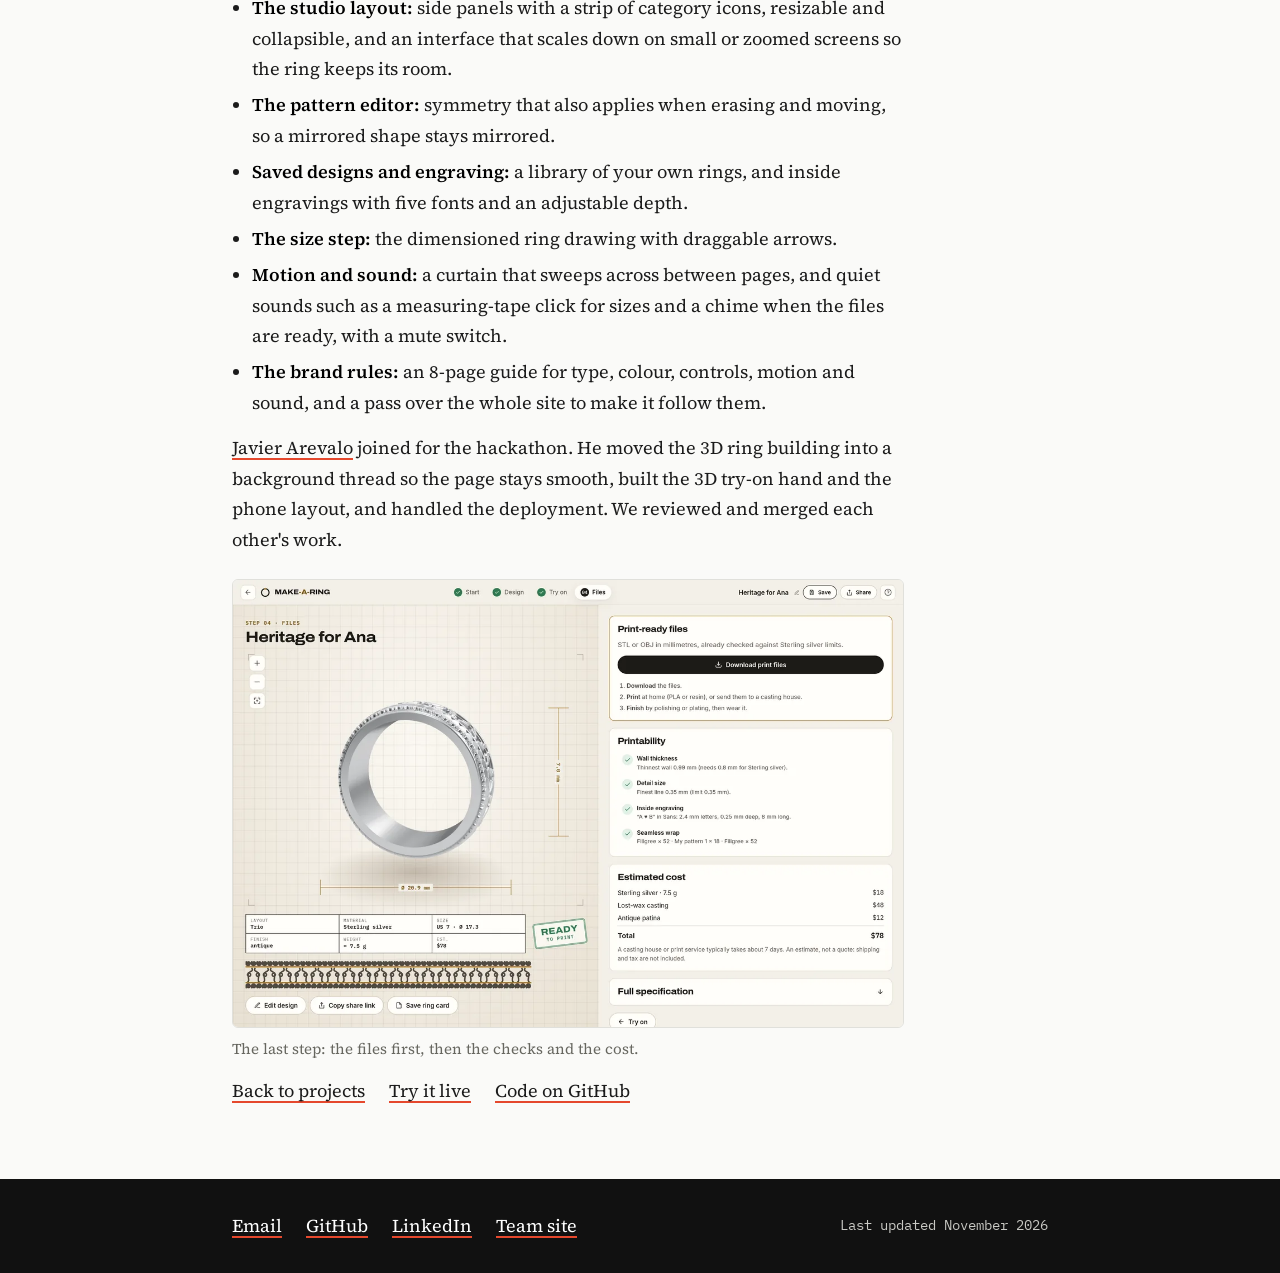
==== commit a919213b: "Show each project's picture at the top of its write-up Small, beside the title on desktop and under " ====
--- a/make-a-ring/index.html
+++ b/make-a-ring/index.html
@@ -33,9 +33,14 @@
 
   <section class="band">
     <div class="wrap">
-      <a class="back" href="/#make-a-ring">Back to projects</a>
-      <h1>Make-a-Ring</h1>
-      <p class="lead">A ring design studio for people who are not jewellers. You scroll patterns, draw your own, see the ring on a hand at your real size, and leave with a file a 3D printer or a casting house can use.</p>
+      <div class="page-top">
+        <div>
+          <a class="back" href="/#make-a-ring">Back to projects</a>
+          <h1>Make-a-Ring</h1>
+          <p class="lead">A ring design studio for people who are not jewellers. You scroll patterns, draw your own, see the ring on a hand at your real size, and leave with a file a 3D printer or a casting house can use.</p>
+        </div>
+        <figure class="top-shot"><img src="/img/makearing-studio.webp" width="1200" height="675" alt="The Make-a-Ring studio: a 3D ring in the middle surrounded by pattern cards, with the pattern library and size settings at the sides."></figure>
+      </div>
     </div>
   </section>
 
@@ -74,10 +79,6 @@
         <li><strong>Try it on:</strong> the ring at true scale on a hand, in five skin tones, or on a photo of your own hand.</li>
         <li><strong>Check and download:</strong> printability checks with each material's real limits (wall thickness, detail size, seamless wrap) and one-click fixes, an itemised cost estimate, and STL or OBJ files generated in the browser.</li>
       </ul>
-      <figure class="shot wide">
-        <img src="/img/makearing-studio.webp" width="1200" height="800" alt="The studio: a pattern library on the left, a 3D ring in the middle surrounded by pattern cards, and size settings and a price on the right." loading="lazy">
-        <figcaption>The studio. The cards around the ring are the next and previous patterns; the strip below is the band unrolled flat.</figcaption>
-      </figure>
       <figure class="shot wide">
         <img src="/img/makearing-tryon.webp" width="1200" height="800" alt="Try-on screen: a silver ring on the ring finger of a 3D hand, with skin tone, hand shape, finger and material options on the right." loading="lazy">
         <figcaption>Try-on, with the ring drawn at its real size.</figcaption>
--- a/assets/site.css
+++ b/assets/site.css
@@ -179,6 +179,20 @@
 .panel-head h3 { font-size: 1.375rem; }
 .panel-head .mono { color: var(--muted); white-space: nowrap; }
 .panel > p { margin-top: 0.75rem; }
+/* one picture per project, all 16:9 so the slides line up */
+.slide-shot { margin: 1rem 0 0; }
+/* write-up pages: the project's picture beside the title, kept small */
+.page-top { display: grid; gap: 1.5rem; align-items: center; }
+@media (min-width: 52rem) { .page-top { grid-template-columns: 1fr 24rem; gap: 2.5rem; } }
+.top-shot { margin: 0; max-width: 24rem; }
+.top-shot img {
+  display: block; width: 100%; height: auto; aspect-ratio: 16 / 9; object-fit: cover;
+  border: 1px solid var(--panel-border); border-radius: 4px; background: #0b0d10;
+}
+.slide-shot img {
+  display: block; width: 100%; height: auto; aspect-ratio: 16 / 9; object-fit: cover;
+  border: 1px solid var(--panel-border); border-radius: 4px; background: #0b0d10;
+}
 .tags { display: flex; flex-wrap: wrap; gap: 0.4rem; margin-top: 1rem; list-style: none; padding: 0; }
 .tags li { font-family: var(--mono); font-size: 0.8125rem; padding: 0.15rem 0.55rem; background: var(--tag-bg); border-radius: 4px; }
 .item-links { display: flex; flex-wrap: wrap; gap: 0.4rem 1.5rem; margin-top: 1.25rem; }
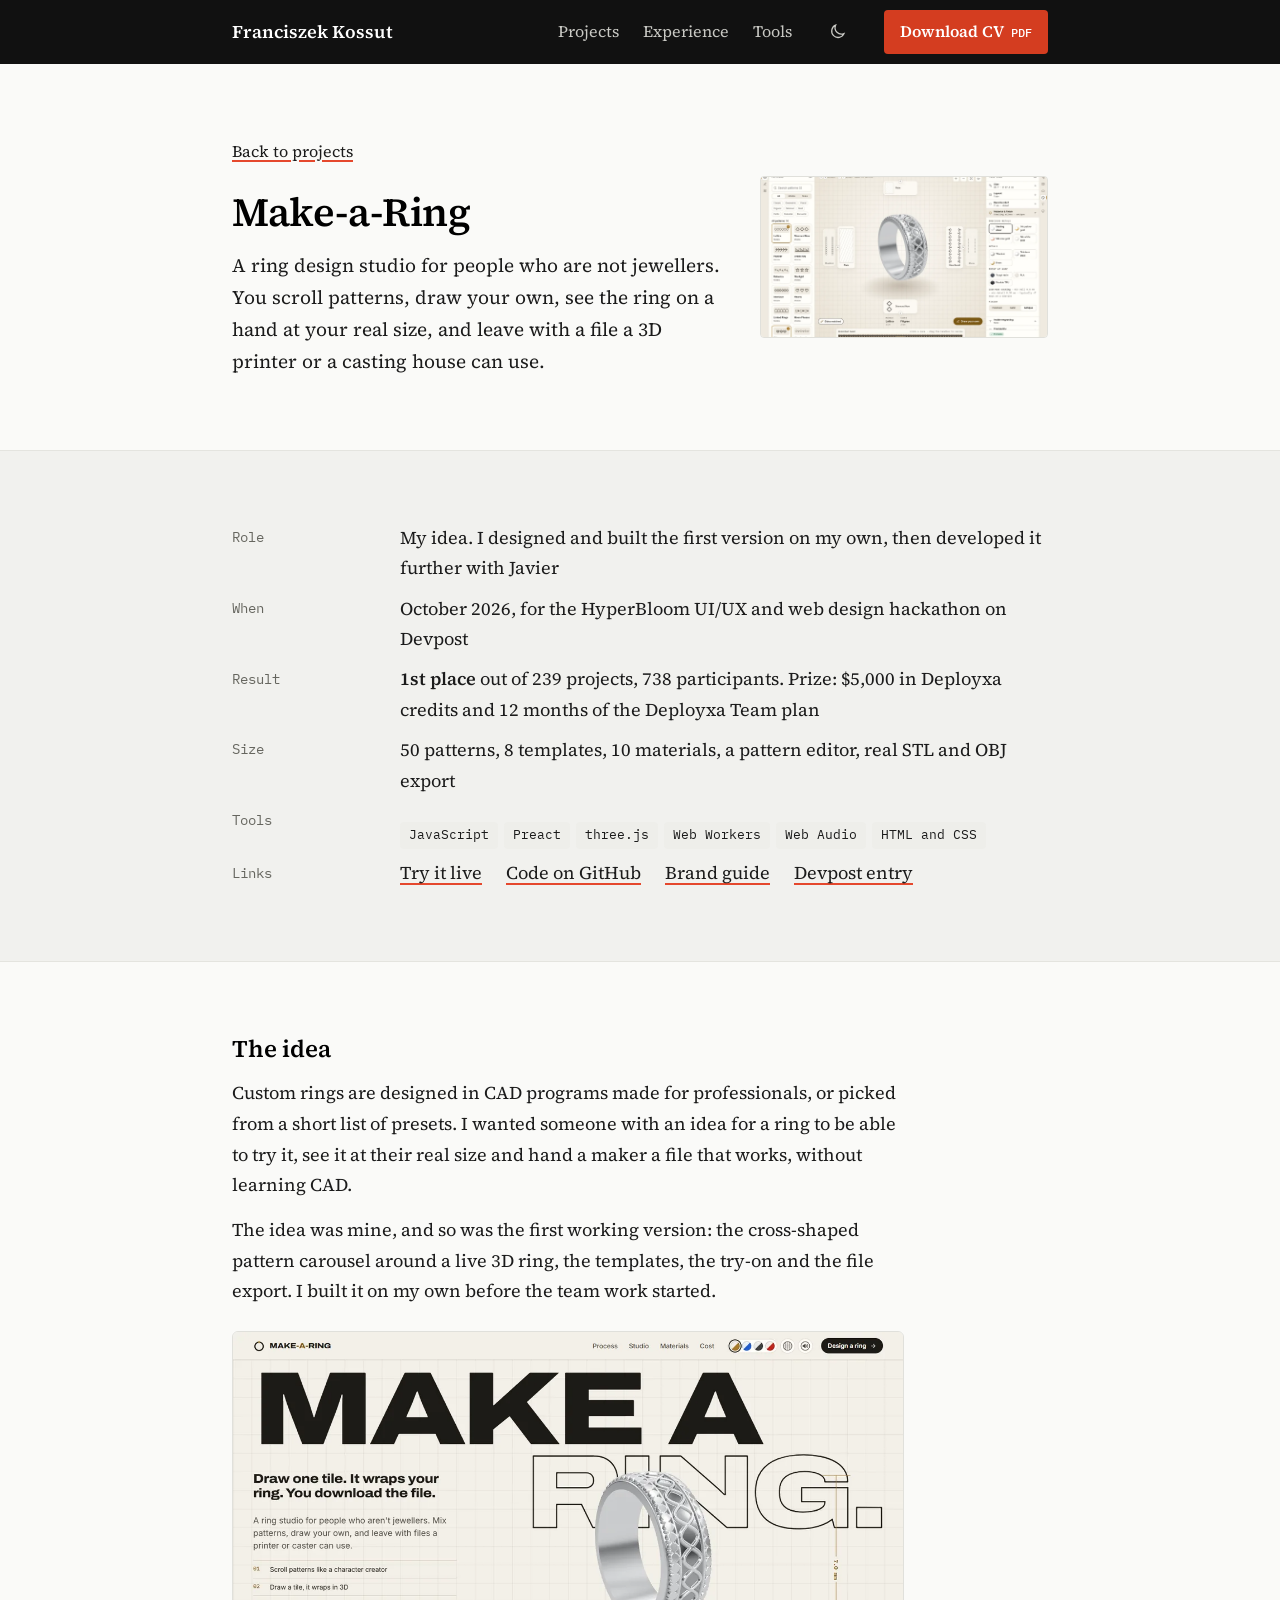
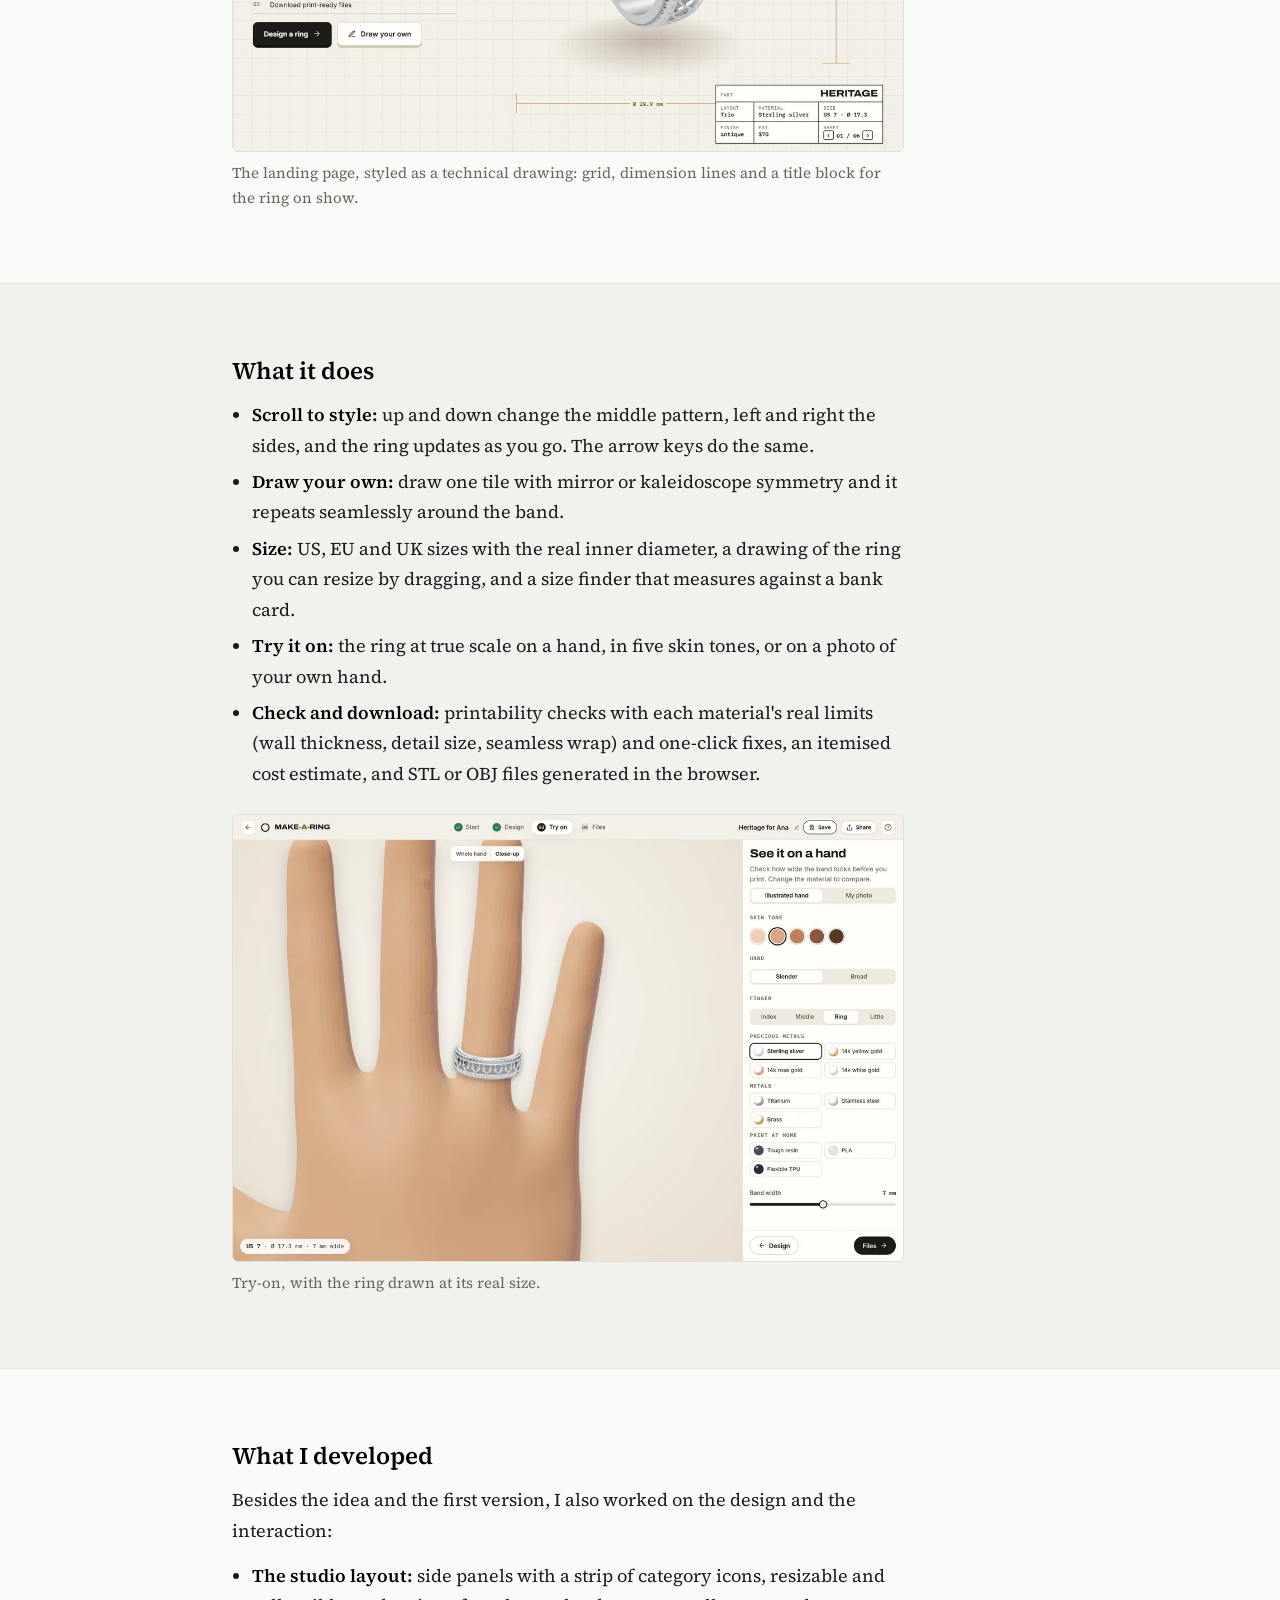
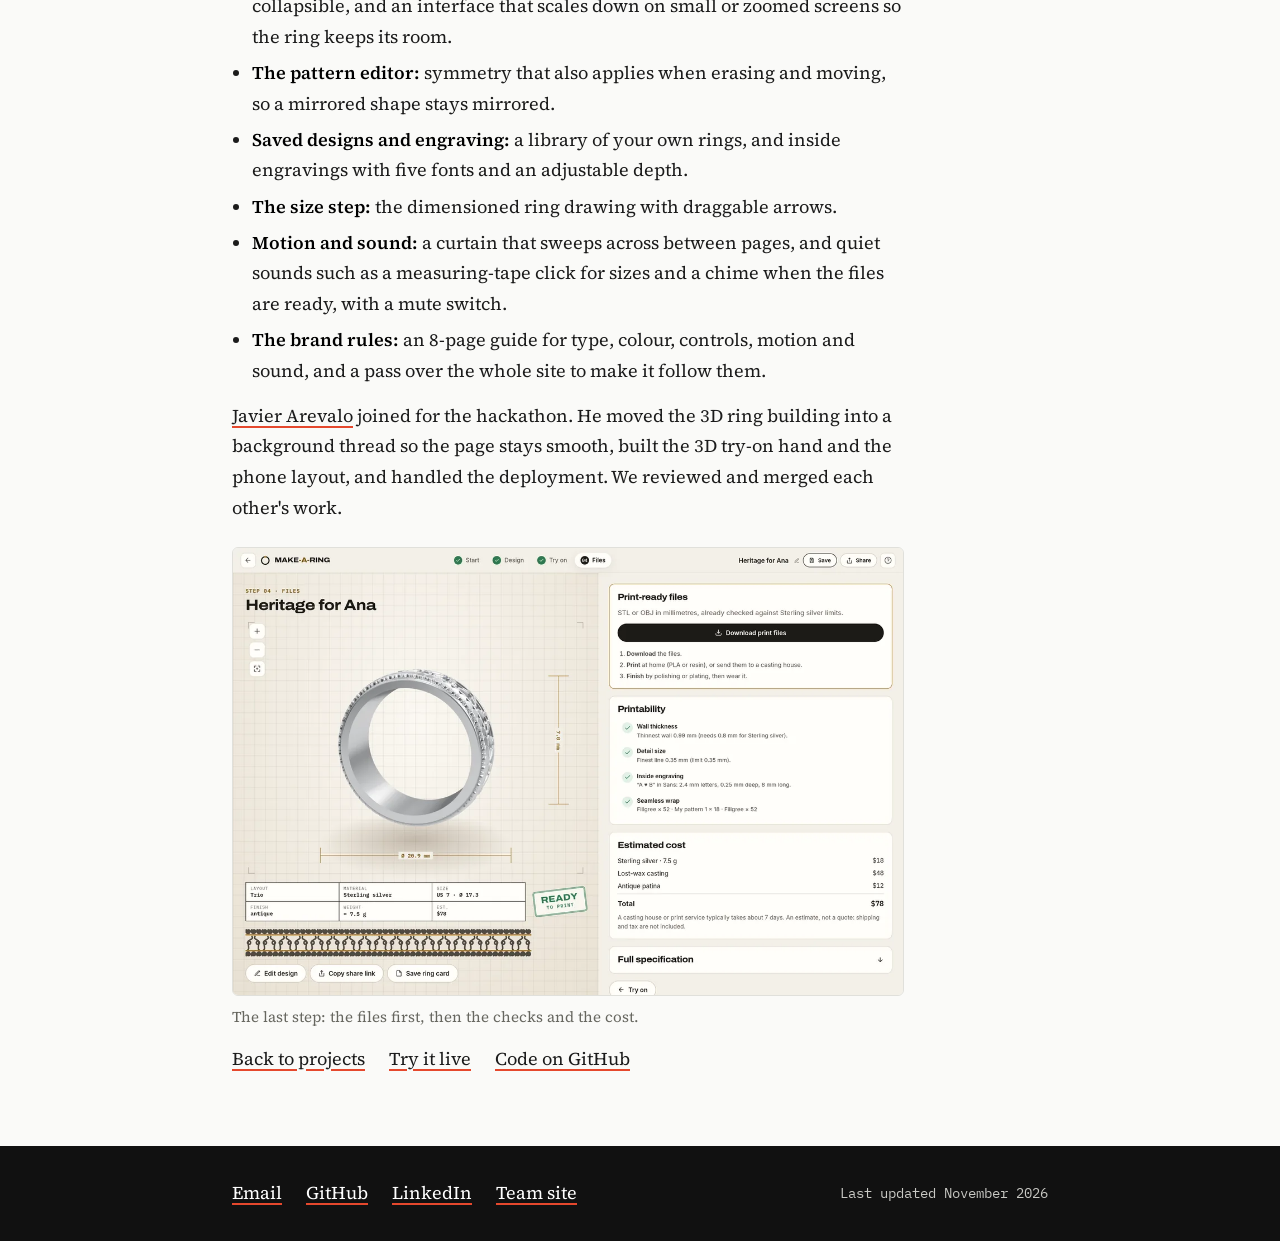
==== commit 7256875a: "Make the project pictures smaller and safe from a cached stylesheet Write-up pictures at most 18rem," ====
--- a/make-a-ring/index.html
+++ b/make-a-ring/index.html
@@ -7,7 +7,7 @@
 <meta name="description" content="Make-a-Ring, a ring design studio in the browser: scroll patterns, draw your own, try it on a hand and download a print-ready file. My idea, and the 1st place winner of the HyperBloom October 2026 UI/UX hackathon.">
 <link rel="icon" href="/favicon.svg" type="image/svg+xml">
 <link rel="preload" href="/assets/fonts/serif-400-latin.woff2" as="font" type="font/woff2" crossorigin>
-<link rel="stylesheet" href="/assets/site.css">
+<link rel="stylesheet" href="/assets/site.css?v=20261110">
 <script>try{var t=localStorage.getItem("theme");if(t)document.documentElement.dataset.theme=t}catch(e){}</script>
 </head>
 <body>
@@ -39,7 +39,7 @@
           <h1>Make-a-Ring</h1>
           <p class="lead">A ring design studio for people who are not jewellers. You scroll patterns, draw your own, see the ring on a hand at your real size, and leave with a file a 3D printer or a casting house can use.</p>
         </div>
-        <figure class="top-shot"><img src="/img/makearing-studio.webp" width="1200" height="675" alt="The Make-a-Ring studio: a 3D ring in the middle surrounded by pattern cards, with the pattern library and size settings at the sides."></figure>
+        <figure class="top-shot"><img src="/img/makearing-studio.webp" width="288" height="162" alt="The Make-a-Ring studio: a 3D ring in the middle surrounded by pattern cards, with the pattern library and size settings at the sides."></figure>
       </div>
     </div>
   </section>
--- a/assets/site.css
+++ b/assets/site.css
@@ -180,11 +180,11 @@
 .panel-head .mono { color: var(--muted); white-space: nowrap; }
 .panel > p { margin-top: 0.75rem; }
 /* one picture per project, all 16:9 so the slides line up */
-.slide-shot { margin: 1rem 0 0; }
+.slide-shot { margin: 1rem 0 0; max-width: 26rem; }
 /* write-up pages: the project's picture beside the title, kept small */
-.page-top { display: grid; gap: 1.5rem; align-items: center; }
-@media (min-width: 52rem) { .page-top { grid-template-columns: 1fr 24rem; gap: 2.5rem; } }
-.top-shot { margin: 0; max-width: 24rem; }
+.page-top { display: grid; gap: 1.25rem; align-items: center; }
+@media (min-width: 48rem) { .page-top { grid-template-columns: 1fr 18rem; gap: 2.5rem; } }
+.top-shot { margin: 0; max-width: 18rem; }
 .top-shot img {
   display: block; width: 100%; height: auto; aspect-ratio: 16 / 9; object-fit: cover;
   border: 1px solid var(--panel-border); border-radius: 4px; background: #0b0d10;
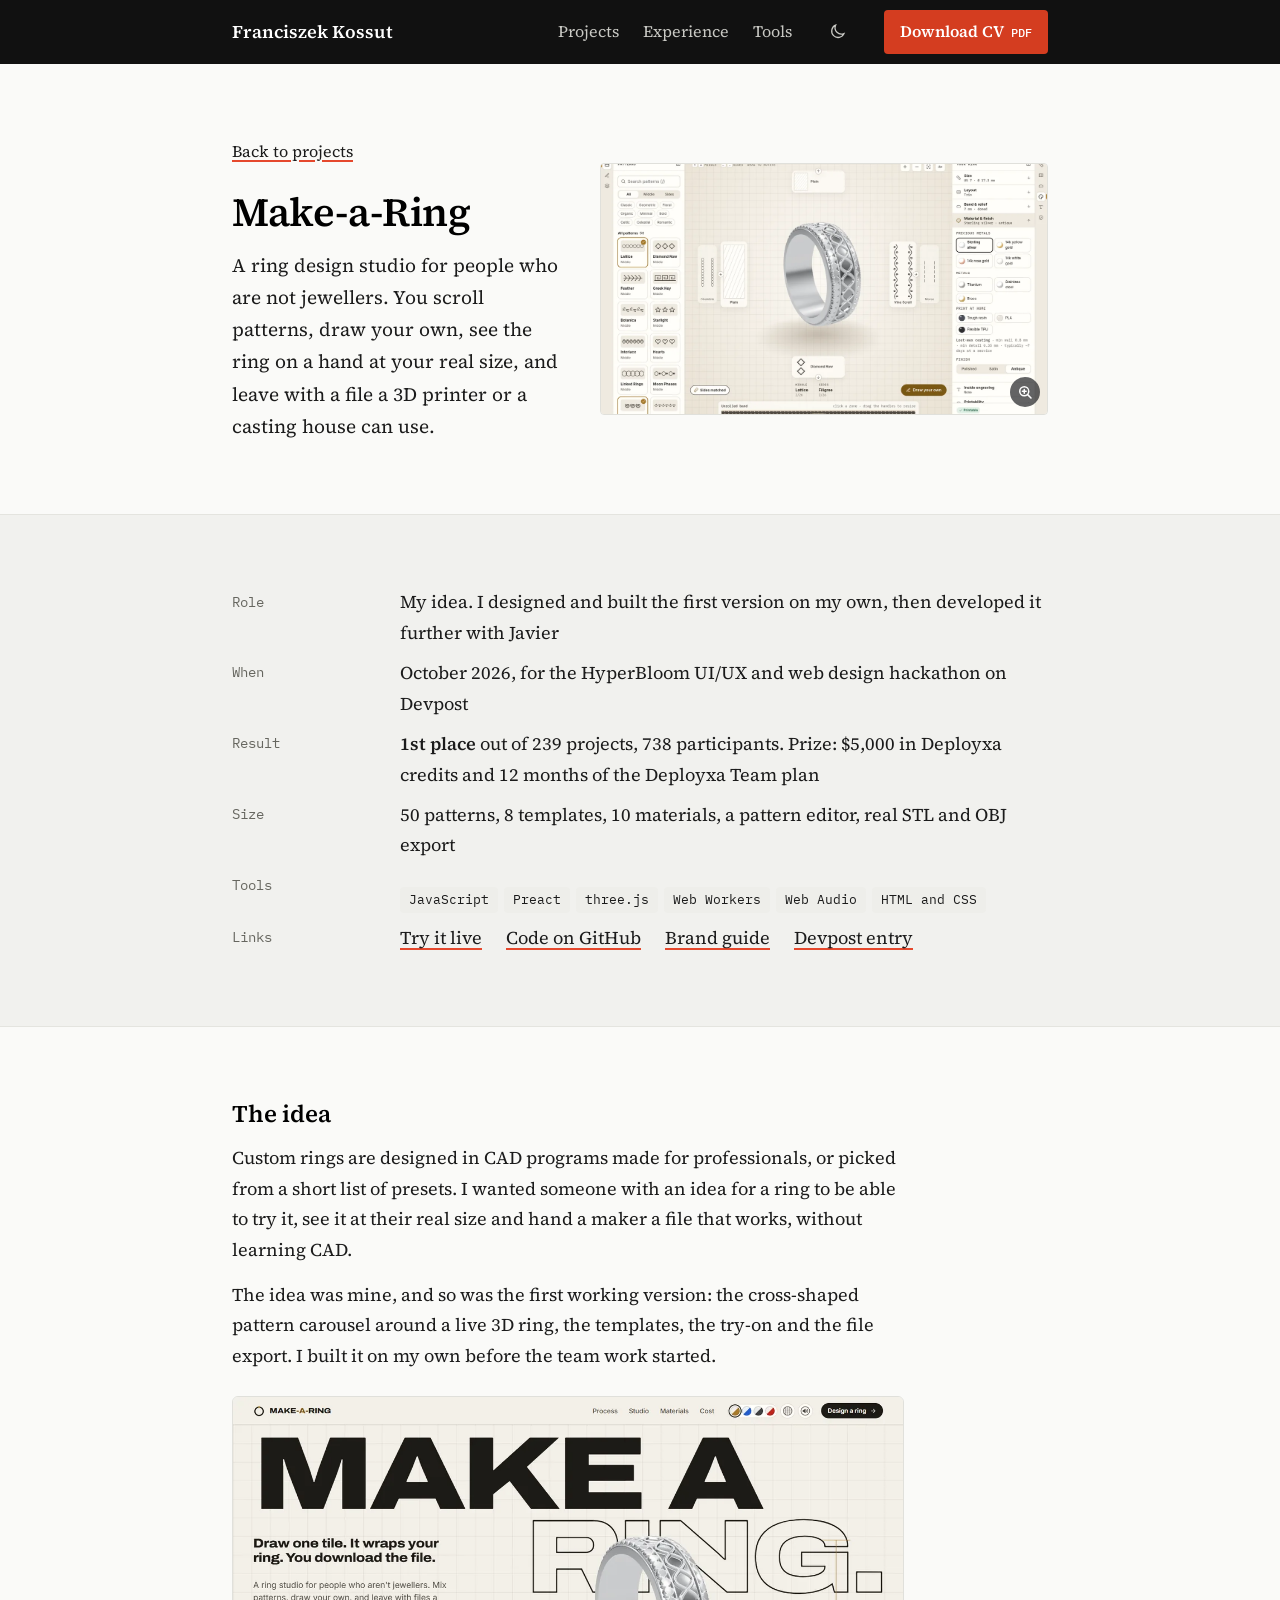
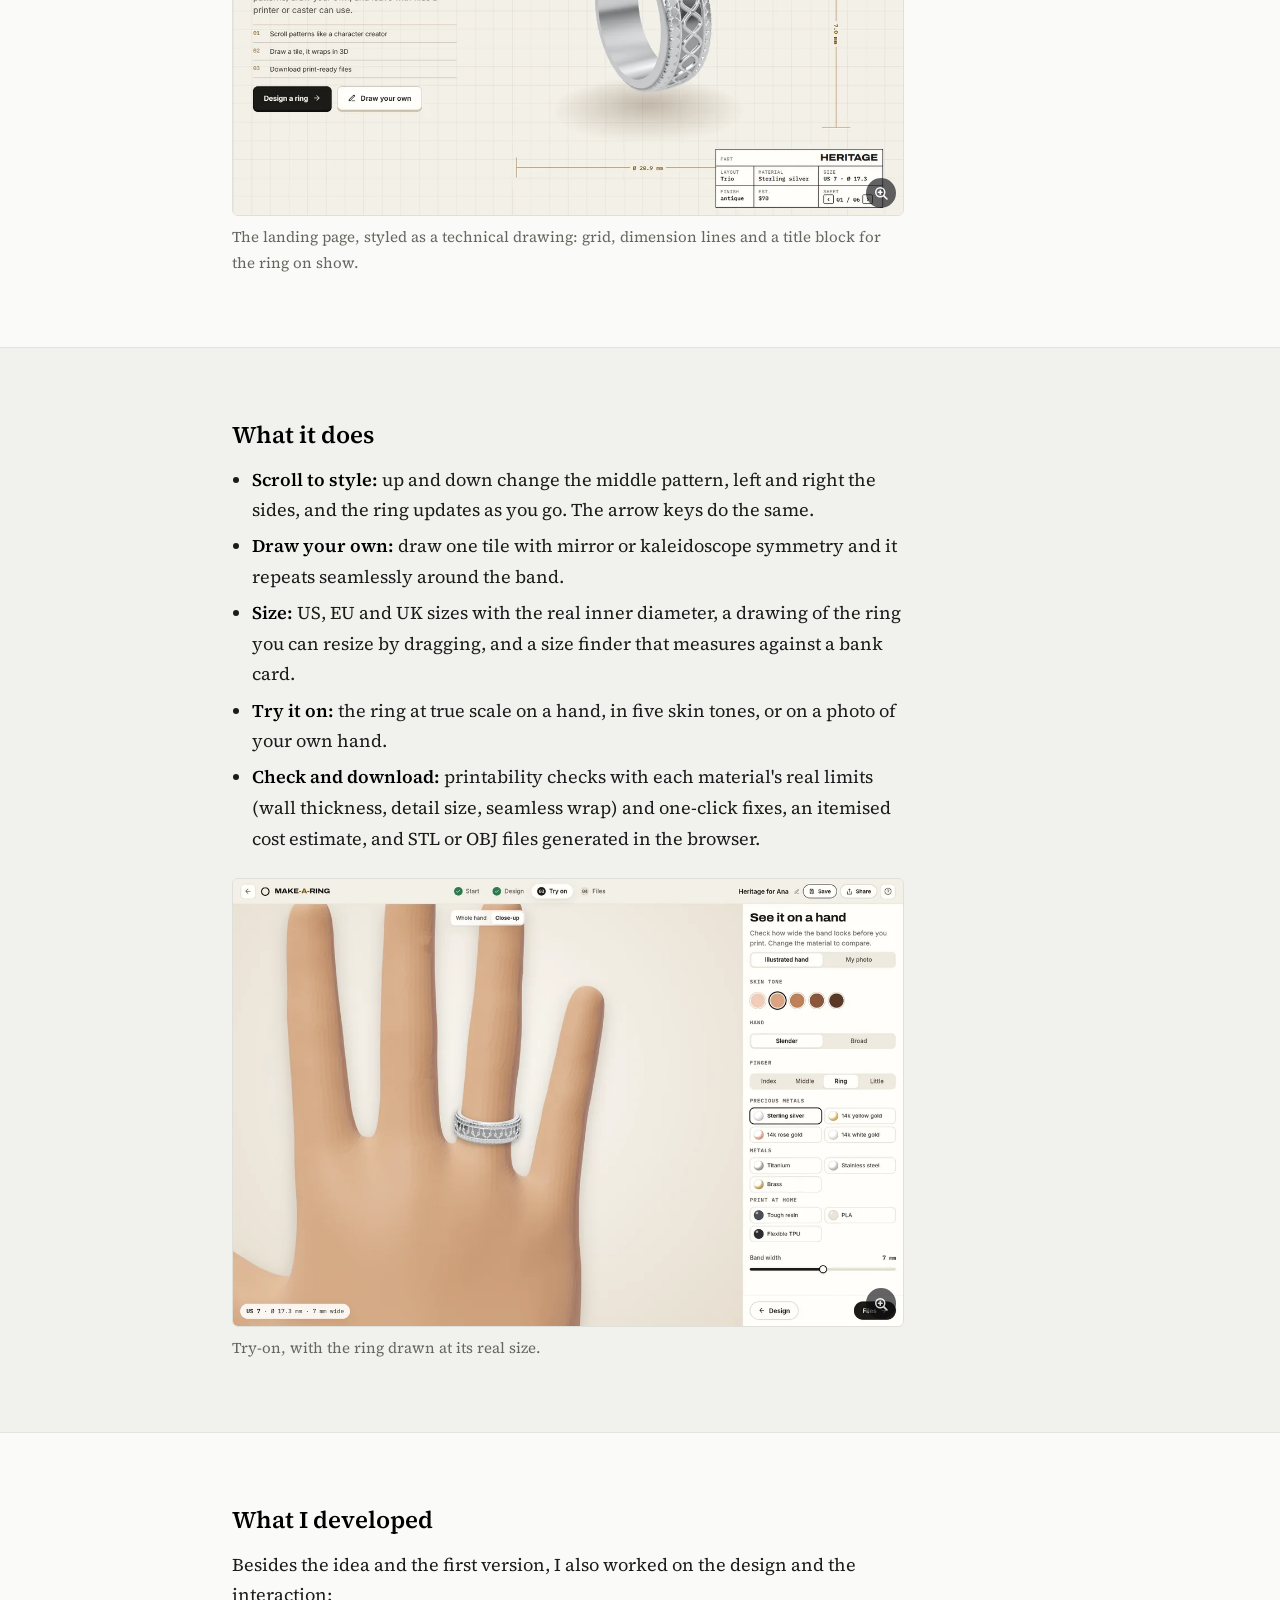
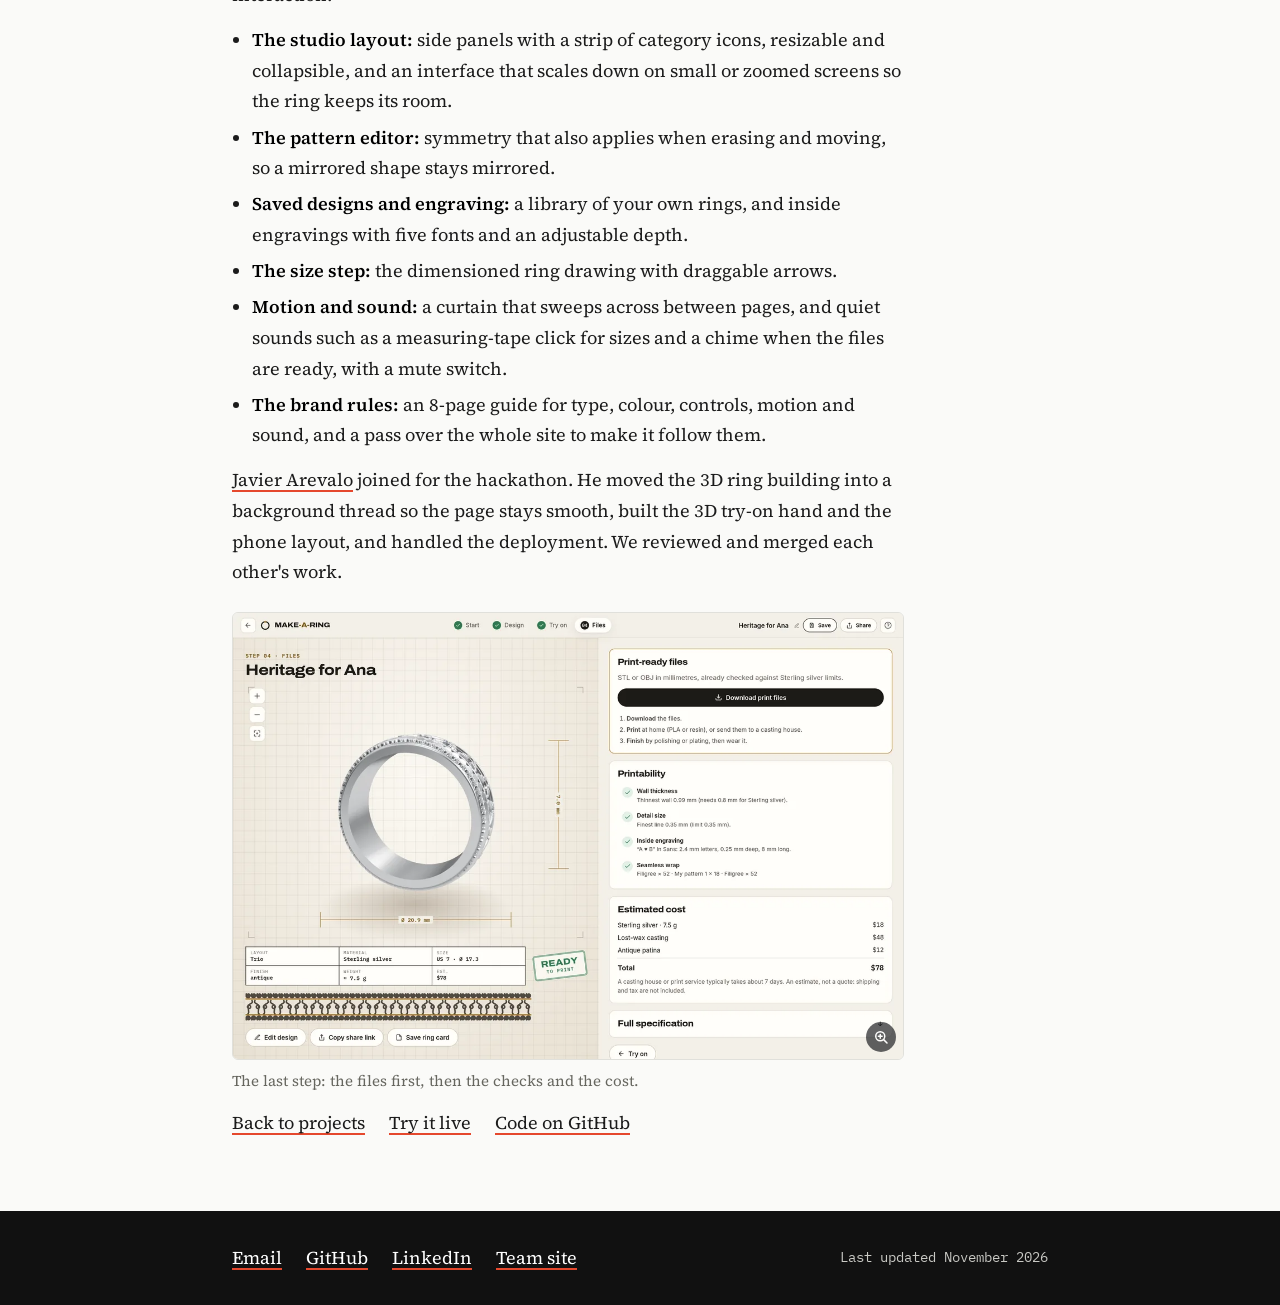
==== commit a2970daa: "Restore the slide pictures; bigger write-up pictures with click to zoom The home page slides go back" ====
--- a/make-a-ring/index.html
+++ b/make-a-ring/index.html
@@ -7,7 +7,7 @@
 <meta name="description" content="Make-a-Ring, a ring design studio in the browser: scroll patterns, draw your own, try it on a hand and download a print-ready file. My idea, and the 1st place winner of the HyperBloom October 2026 UI/UX hackathon.">
 <link rel="icon" href="/favicon.svg" type="image/svg+xml">
 <link rel="preload" href="/assets/fonts/serif-400-latin.woff2" as="font" type="font/woff2" crossorigin>
-<link rel="stylesheet" href="/assets/site.css?v=20261110">
+<link rel="stylesheet" href="/assets/site.css?v=20261110b">
 <script>try{var t=localStorage.getItem("theme");if(t)document.documentElement.dataset.theme=t}catch(e){}</script>
 </head>
 <body>
@@ -39,7 +39,7 @@
           <h1>Make-a-Ring</h1>
           <p class="lead">A ring design studio for people who are not jewellers. You scroll patterns, draw your own, see the ring on a hand at your real size, and leave with a file a 3D printer or a casting house can use.</p>
         </div>
-        <figure class="top-shot"><img src="/img/makearing-studio.webp" width="288" height="162" alt="The Make-a-Ring studio: a 3D ring in the middle surrounded by pattern cards, with the pattern library and size settings at the sides."></figure>
+        <figure class="top-shot"><a class="zoom" href="/img/makearing-studio.webp"><img src="/img/makearing-studio.webp" width="448" height="252" alt="The Make-a-Ring studio: a 3D ring in the middle surrounded by pattern cards, with the pattern library and size settings at the sides."></a></figure>
       </div>
     </div>
   </section>
@@ -63,7 +63,7 @@
       <p>Custom rings are designed in CAD programs made for professionals, or picked from a short list of presets. I wanted someone with an idea for a ring to be able to try it, see it at their real size and hand a maker a file that works, without learning CAD.</p>
       <p>The idea was mine, and so was the first working version: the cross-shaped pattern carousel around a live 3D ring, the templates, the try-on and the file export. I built it on my own before the team work started.</p>
       <figure class="shot wide">
-        <img src="/img/makearing-landing.webp" width="1200" height="750" alt="Make-a-Ring landing page: a large MAKE A RING wordmark with a silver 3D ring crossing it, dimension lines and a title block listing the ring's layout, material, size and price." loading="lazy">
+        <a class="zoom" href="/img/makearing-landing.webp"><img src="/img/makearing-landing.webp" width="1200" height="750" alt="Make-a-Ring landing page: a large MAKE A RING wordmark with a silver 3D ring crossing it, dimension lines and a title block listing the ring's layout, material, size and price." loading="lazy"></a>
         <figcaption>The landing page, styled as a technical drawing: grid, dimension lines and a title block for the ring on show.</figcaption>
       </figure>
     </div>
@@ -80,7 +80,7 @@
         <li><strong>Check and download:</strong> printability checks with each material's real limits (wall thickness, detail size, seamless wrap) and one-click fixes, an itemised cost estimate, and STL or OBJ files generated in the browser.</li>
       </ul>
       <figure class="shot wide">
-        <img src="/img/makearing-tryon.webp" width="1200" height="800" alt="Try-on screen: a silver ring on the ring finger of a 3D hand, with skin tone, hand shape, finger and material options on the right." loading="lazy">
+        <a class="zoom" href="/img/makearing-tryon.webp"><img src="/img/makearing-tryon.webp" width="1200" height="800" alt="Try-on screen: a silver ring on the ring finger of a 3D hand, with skin tone, hand shape, finger and material options on the right." loading="lazy"></a>
         <figcaption>Try-on, with the ring drawn at its real size.</figcaption>
       </figure>
     </div>
@@ -100,7 +100,7 @@
       </ul>
       <p><a href="https://github.com/emermelada">Javier Arevalo</a> joined for the hackathon. He moved the 3D ring building into a background thread so the page stays smooth, built the 3D try-on hand and the phone layout, and handled the deployment. We reviewed and merged each other's work.</p>
       <figure class="shot wide">
-        <img src="/img/makearing-review.webp" width="1200" height="800" alt="Files screen: the 3D ring with its dimensions and a title block of specs on the left; on the right a download card, printability checks and the cost estimate." loading="lazy">
+        <a class="zoom" href="/img/makearing-review.webp"><img src="/img/makearing-review.webp" width="1200" height="800" alt="Files screen: the 3D ring with its dimensions and a title block of specs on the left; on the right a download card, printability checks and the cost estimate." loading="lazy"></a>
         <figcaption>The last step: the files first, then the checks and the cost.</figcaption>
       </figure>
       <p class="item-links">
@@ -126,5 +126,6 @@
 </footer>
 
 <script src="/assets/theme.js"></script>
+<script src="/assets/zoom.js"></script>
 </body>
 </html>
--- a/assets/site.css
+++ b/assets/site.css
@@ -180,15 +180,38 @@
 .panel-head .mono { color: var(--muted); white-space: nowrap; }
 .panel > p { margin-top: 0.75rem; }
 /* one picture per project, all 16:9 so the slides line up */
-.slide-shot { margin: 1rem 0 0; max-width: 26rem; }
-/* write-up pages: the project's picture beside the title, kept small */
-.page-top { display: grid; gap: 1.25rem; align-items: center; }
-@media (min-width: 48rem) { .page-top { grid-template-columns: 1fr 18rem; gap: 2.5rem; } }
-.top-shot { margin: 0; max-width: 18rem; }
+.slide-shot { margin: 1rem 0 0; }
+/* write-up pages: the project's picture beside the title, click to zoom */
+.page-top { display: grid; gap: 1.5rem; align-items: center; }
+@media (min-width: 52rem) { .page-top { grid-template-columns: 1fr 28rem; gap: 2.5rem; } }
+.top-shot { margin: 0; max-width: 28rem; }
 .top-shot img {
   display: block; width: 100%; height: auto; aspect-ratio: 16 / 9; object-fit: cover;
   border: 1px solid var(--panel-border); border-radius: 4px; background: #0b0d10;
 }
+.top-shot figcaption { margin-top: 0.4rem; color: var(--muted); font-size: 0.875rem; }
+
+/* Click to zoom: a link to the full image, opened in a dialog when JS runs */
+a.zoom { display: block; position: relative; cursor: zoom-in; background: none; border-radius: 4px; }
+a.zoom:hover { background: none; }
+a.zoom::after {
+  content: ""; position: absolute; right: 0.5rem; bottom: 0.5rem; width: 1.9rem; height: 1.9rem;
+  border-radius: 50%; background: rgba(11, 13, 16, 0.75) url("data:image/svg+xml,%3Csvg xmlns='http://www.w3.org/2000/svg' viewBox='0 0 24 24' fill='none' stroke='white' stroke-width='2' stroke-linecap='round'%3E%3Ccircle cx='11' cy='11' r='6'/%3E%3Cpath d='M20 20l-4.5-4.5M11 8.5v5M8.5 11h5'/%3E%3C/svg%3E") center / 1.1rem no-repeat;
+  opacity: 0.85; transition: opacity 150ms;
+}
+a.zoom:hover::after, a.zoom:focus-visible::after { opacity: 1; }
+.zoom-dialog {
+  max-width: min(96vw, 1400px); max-height: 94vh; padding: 0; border: 0; border-radius: 6px;
+  background: #0b0d10; overflow: visible;
+}
+.zoom-dialog::backdrop { background: rgba(0, 0, 0, 0.85); }
+.zoom-dialog img { display: block; max-width: min(96vw, 1400px); max-height: 88vh; width: auto; height: auto; cursor: zoom-out; border-radius: 6px; }
+.zoom-dialog p { margin: 0; padding: 0.6rem 0.9rem; color: #c9d1d9; font-size: 0.9375rem; background: #0b0d10; border-radius: 0 0 6px 6px; }
+.zoom-close {
+  position: absolute; top: -0.9rem; right: -0.9rem; width: 2.2rem; height: 2.2rem; border-radius: 50%;
+  border: 1px solid #3a4450; background: #151a21; color: #fff; font-size: 1.25rem; line-height: 1; cursor: pointer;
+}
+@media (max-width: 40rem) { .zoom-close { top: 0.4rem; right: 0.4rem; } }
 .slide-shot img {
   display: block; width: 100%; height: auto; aspect-ratio: 16 / 9; object-fit: cover;
   border: 1px solid var(--panel-border); border-radius: 4px; background: #0b0d10;
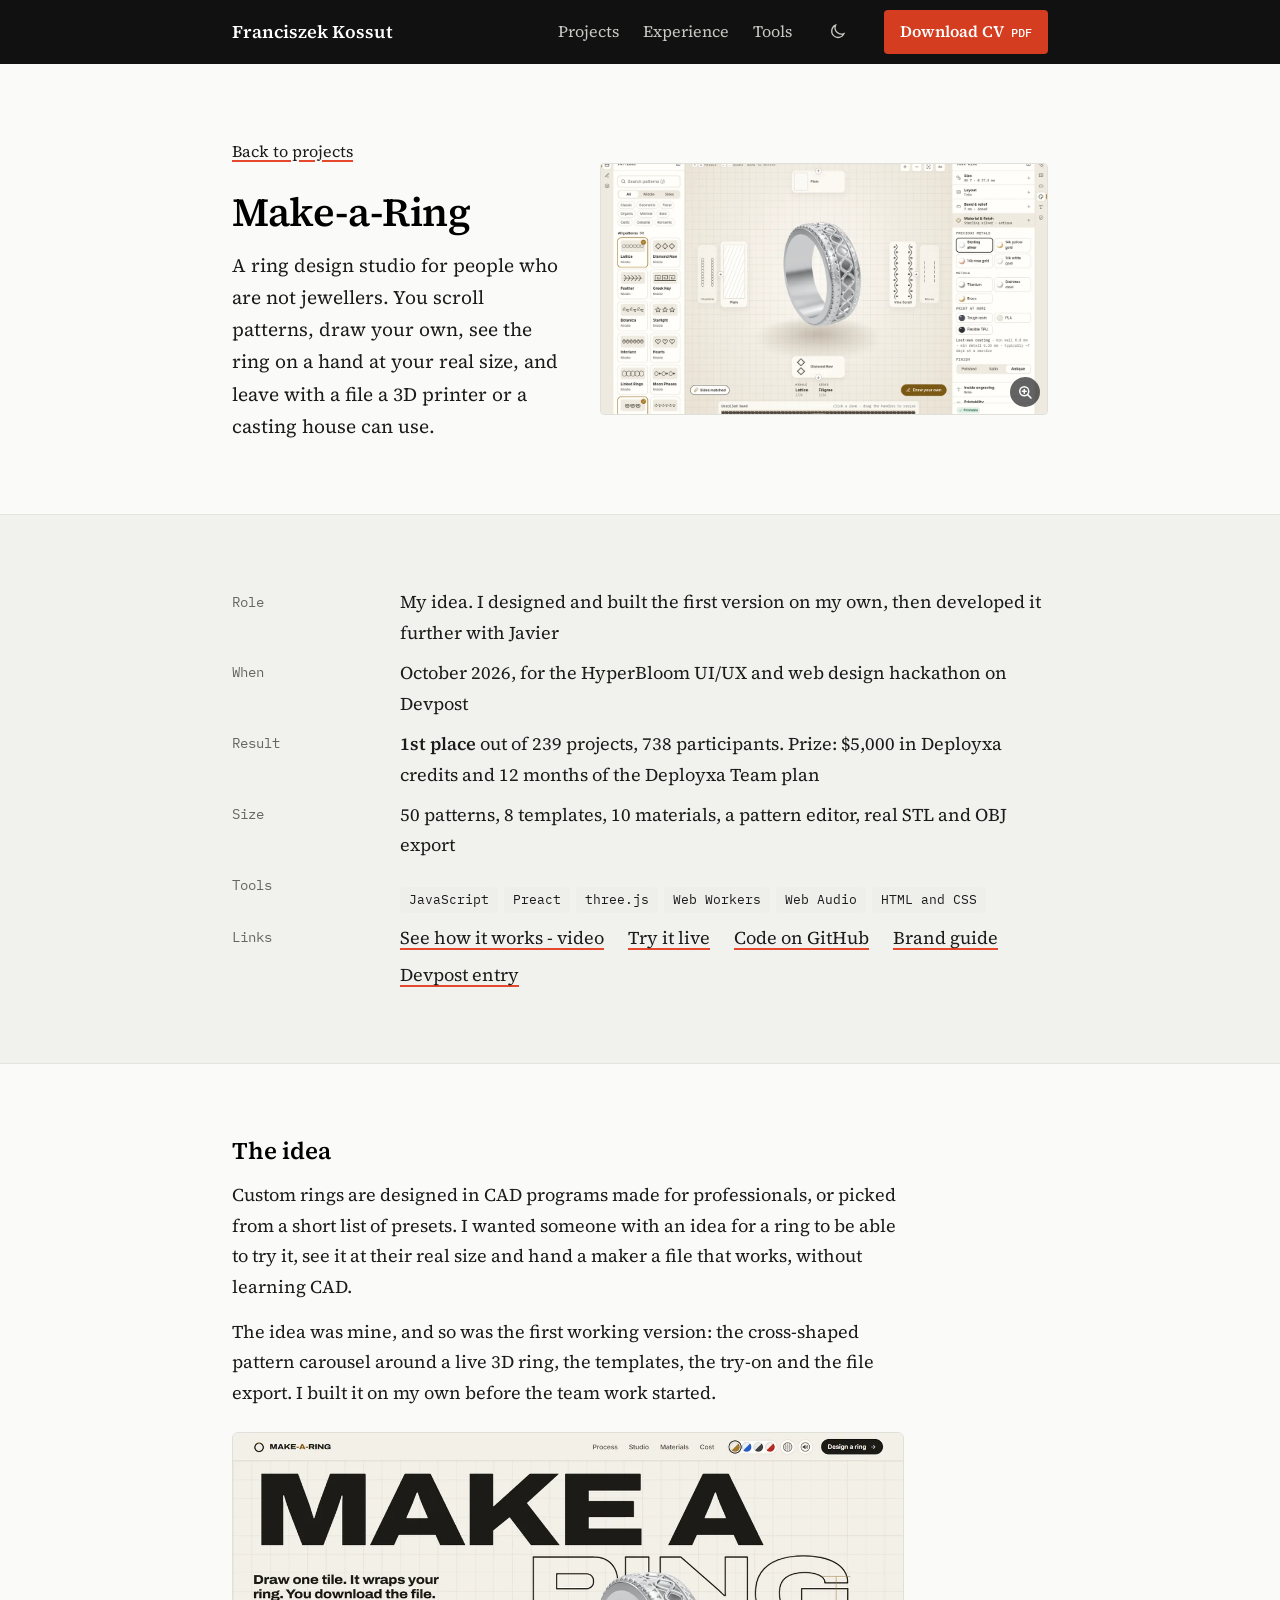
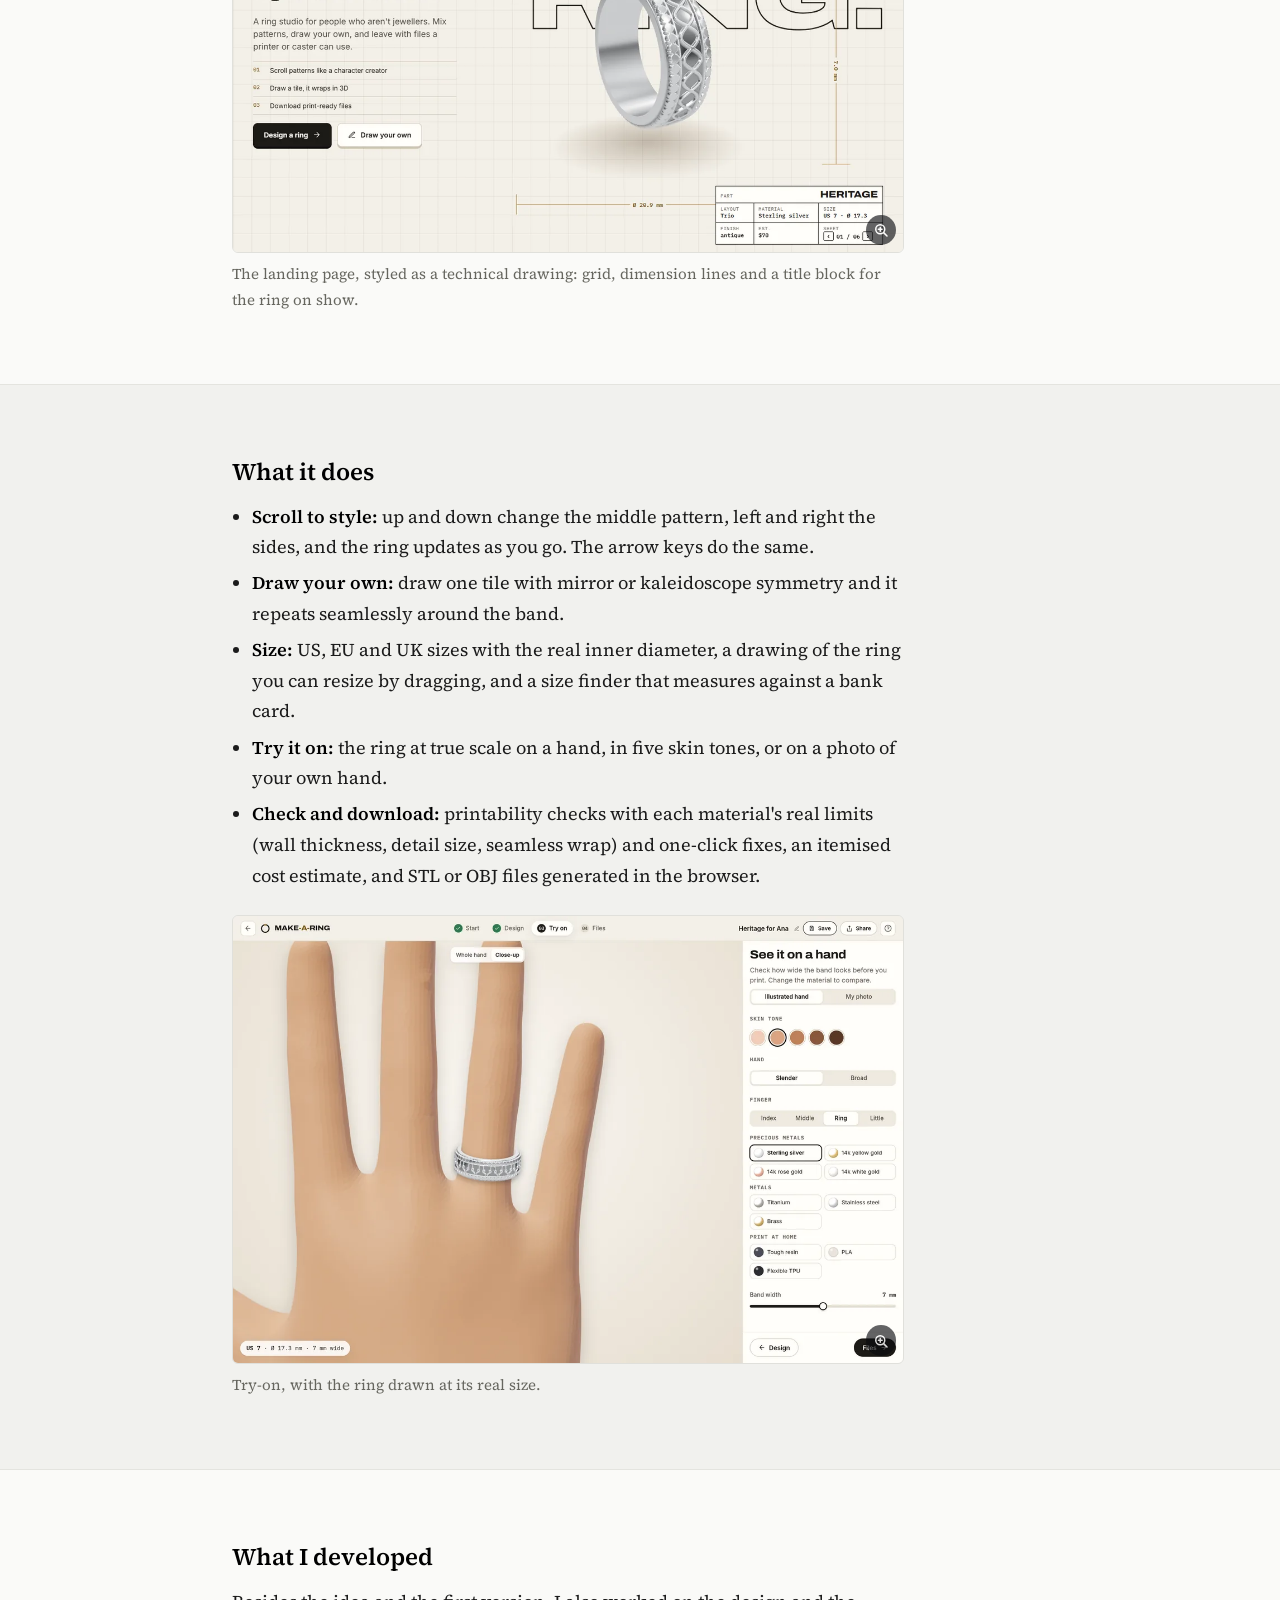
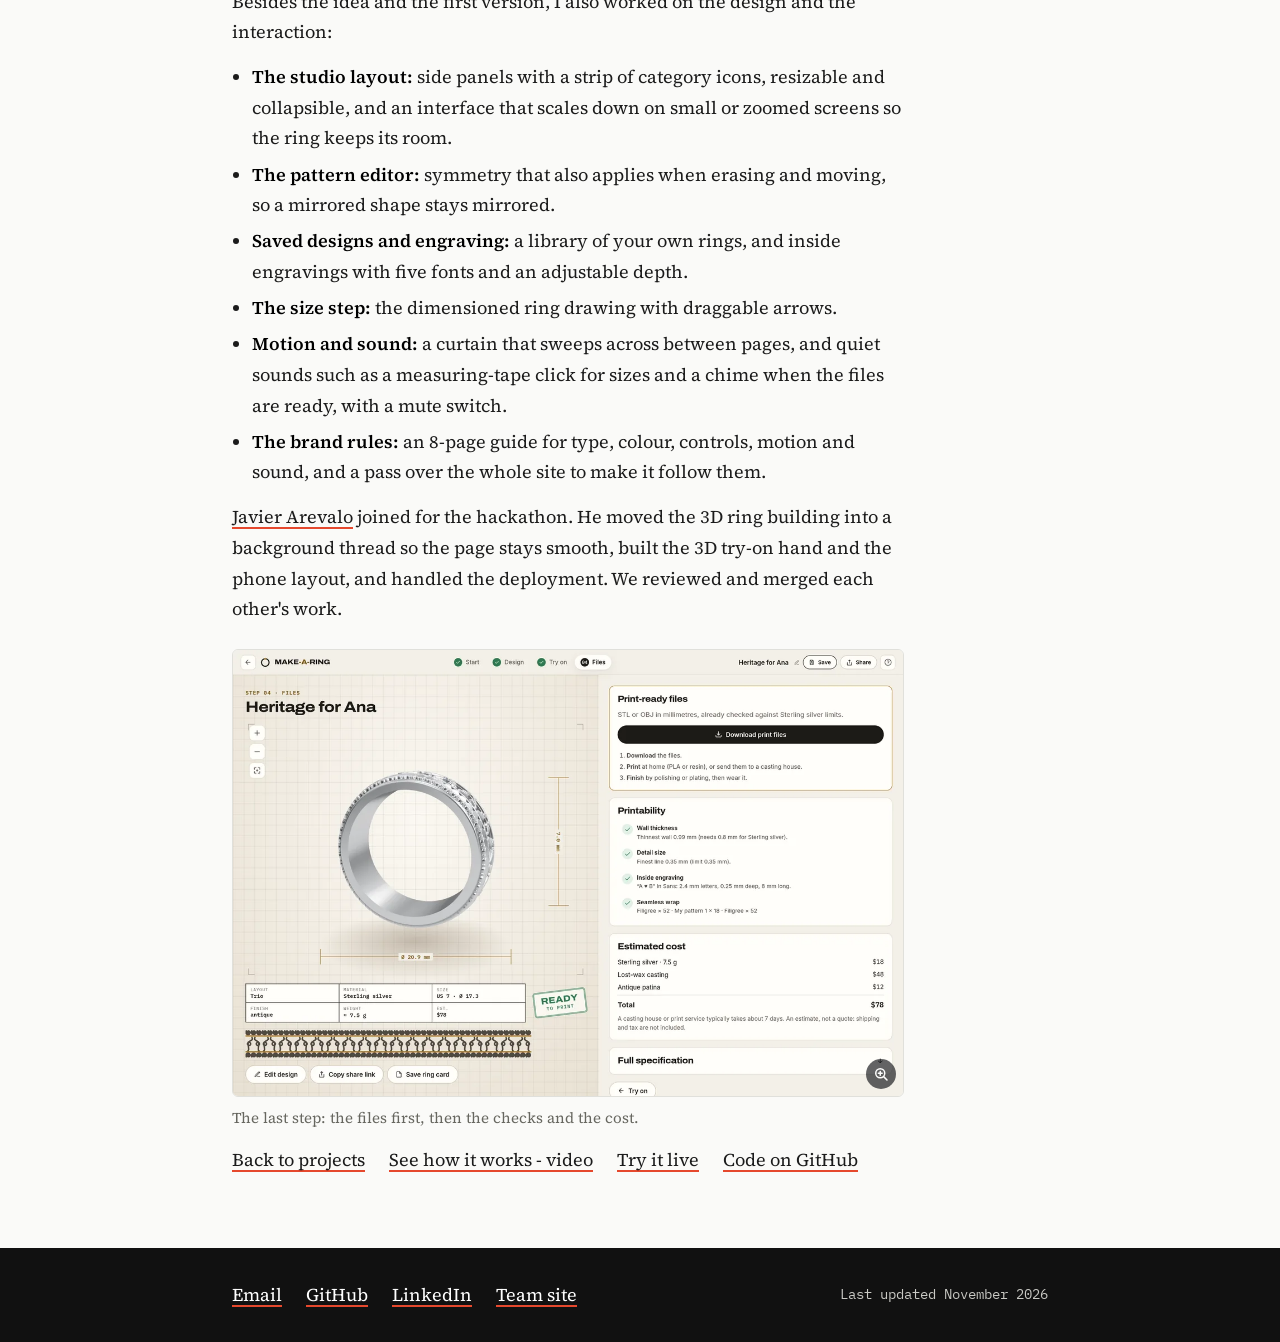
==== commit c88363d9: "Make-a-Ring: add 'See how it works - video' link" ====
--- a/make-a-ring/index.html
+++ b/make-a-ring/index.html
@@ -7,7 +7,7 @@
 <meta name="description" content="Make-a-Ring, a ring design studio in the browser: scroll patterns, draw your own, try it on a hand and download a print-ready file. My idea, and the 1st place winner of the HyperBloom October 2026 UI/UX hackathon.">
 <link rel="icon" href="/favicon.svg" type="image/svg+xml">
 <link rel="preload" href="/assets/fonts/serif-400-latin.woff2" as="font" type="font/woff2" crossorigin>
-<link rel="stylesheet" href="/assets/site.css?v=20261110b">
+<link rel="stylesheet" href="/assets/site.css?v=20261117d">
 <script>try{var t=localStorage.getItem("theme");if(t)document.documentElement.dataset.theme=t}catch(e){}</script>
 </head>
 <body>
@@ -52,7 +52,7 @@
         <dt>Result</dt><dd><strong>1st place</strong> out of 239 projects, 738 participants. Prize: $5,000 in Deployxa credits and 12 months of the Deployxa Team plan</dd>
         <dt>Size</dt><dd>50 patterns, 8 templates, 10 materials, a pattern editor, real STL and OBJ export</dd>
         <dt>Tools</dt><dd><ul class="tags"><li>JavaScript</li><li>Preact</li><li>three.js</li><li>Web Workers</li><li>Web Audio</li><li>HTML and CSS</li></ul></dd>
-        <dt>Links</dt><dd class="item-links flush"><a href="https://make-a-ring.deployxa.online">Try it live</a><a href="https://github.com/FearedLynx/make-a-ring">Code on GitHub</a><a href="https://make-a-ring.deployxa.online/brand/brand-guide.html">Brand guide</a><a href="https://devpost.com/software/make-a-ring">Devpost entry</a></dd>
+        <dt>Links</dt><dd class="item-links flush"><a href="https://www.youtube.com/watch?v=vbq_CKkNmOE">See how it works - video</a><a href="https://make-a-ring.deployxa.online">Try it live</a><a href="https://github.com/FearedLynx/make-a-ring">Code on GitHub</a><a href="https://make-a-ring.deployxa.online/brand/brand-guide.html">Brand guide</a><a href="https://devpost.com/software/make-a-ring">Devpost entry</a></dd>
       </dl>
     </div>
   </section>
@@ -105,6 +105,7 @@
       </figure>
       <p class="item-links">
         <a href="/#projects">Back to projects</a>
+        <a href="https://www.youtube.com/watch?v=vbq_CKkNmOE">See how it works - video</a>
         <a href="https://make-a-ring.deployxa.online">Try it live</a>
         <a href="https://github.com/FearedLynx/make-a-ring">Code on GitHub</a>
       </p>
--- a/assets/site.css
+++ b/assets/site.css
@@ -148,7 +148,7 @@
 /* Achievements: two equal cards side by side, stacked on narrow screens */
 .visually-hidden { position: absolute; width: 1px; height: 1px; overflow: hidden; clip: rect(0 0 0 0); white-space: nowrap; }
 .achievements { display: grid; gap: 1.25rem; }
-@media (min-width: 56rem) { .achievements { grid-template-columns: 1fr 1fr; } }
+@media (min-width: 56rem) { .achievements { grid-template-columns: 1fr 1fr; } .highlight.wide { grid-column: 1 / -1; } }
 .highlight {
   background: var(--hl-bg);
   border: 1px solid var(--hl-border);
@@ -158,6 +158,8 @@
   flex-direction: column;
 }
 .highlight .label { color: var(--hl-muted); }
+.partners { margin-top: 1rem; font-weight: 600; letter-spacing: 0.01em; }
+.partners .mono { font-weight: 400; font-size: 0.8125rem; color: var(--hl-muted); }
 .highlight h2, .highlight h3 { font-size: 1.5rem; margin-top: 0.35rem; }
 .highlight h2 + p, .highlight h3 + p, .highlight p + p { margin-top: 0.85rem; }
 /* links pinned to the bottom, so the two cards' links line up */
@@ -378,3 +380,15 @@
 @media (max-width: 360px) {
   .site-nav { display: none; }
 }
+
+/* write-up pages: embedded video */
+.video { position: relative; aspect-ratio: 16 / 9; margin: 1.25rem 0 0; background: #0b0d10; border: 1px solid var(--panel-border); border-radius: 4px; overflow: hidden; }
+.video iframe { position: absolute; inset: 0; width: 100%; height: 100%; border: 0; }
+.video-note { margin-top: 0.5rem; font-size: 0.9375rem; }
+.other-projects { margin-top: 1.5rem; font-size: 0.875rem; }
+.other-projects a { margin: 0 0.15rem; }
+
+/* experience: small company logo beside the role */
+.entry-head { display: flex; gap: 0.875rem; align-items: center; }
+.entry-head h3 { margin: 0; }
+.entry-logo { flex: none; width: 40px; height: 40px; border-radius: 8px; }
